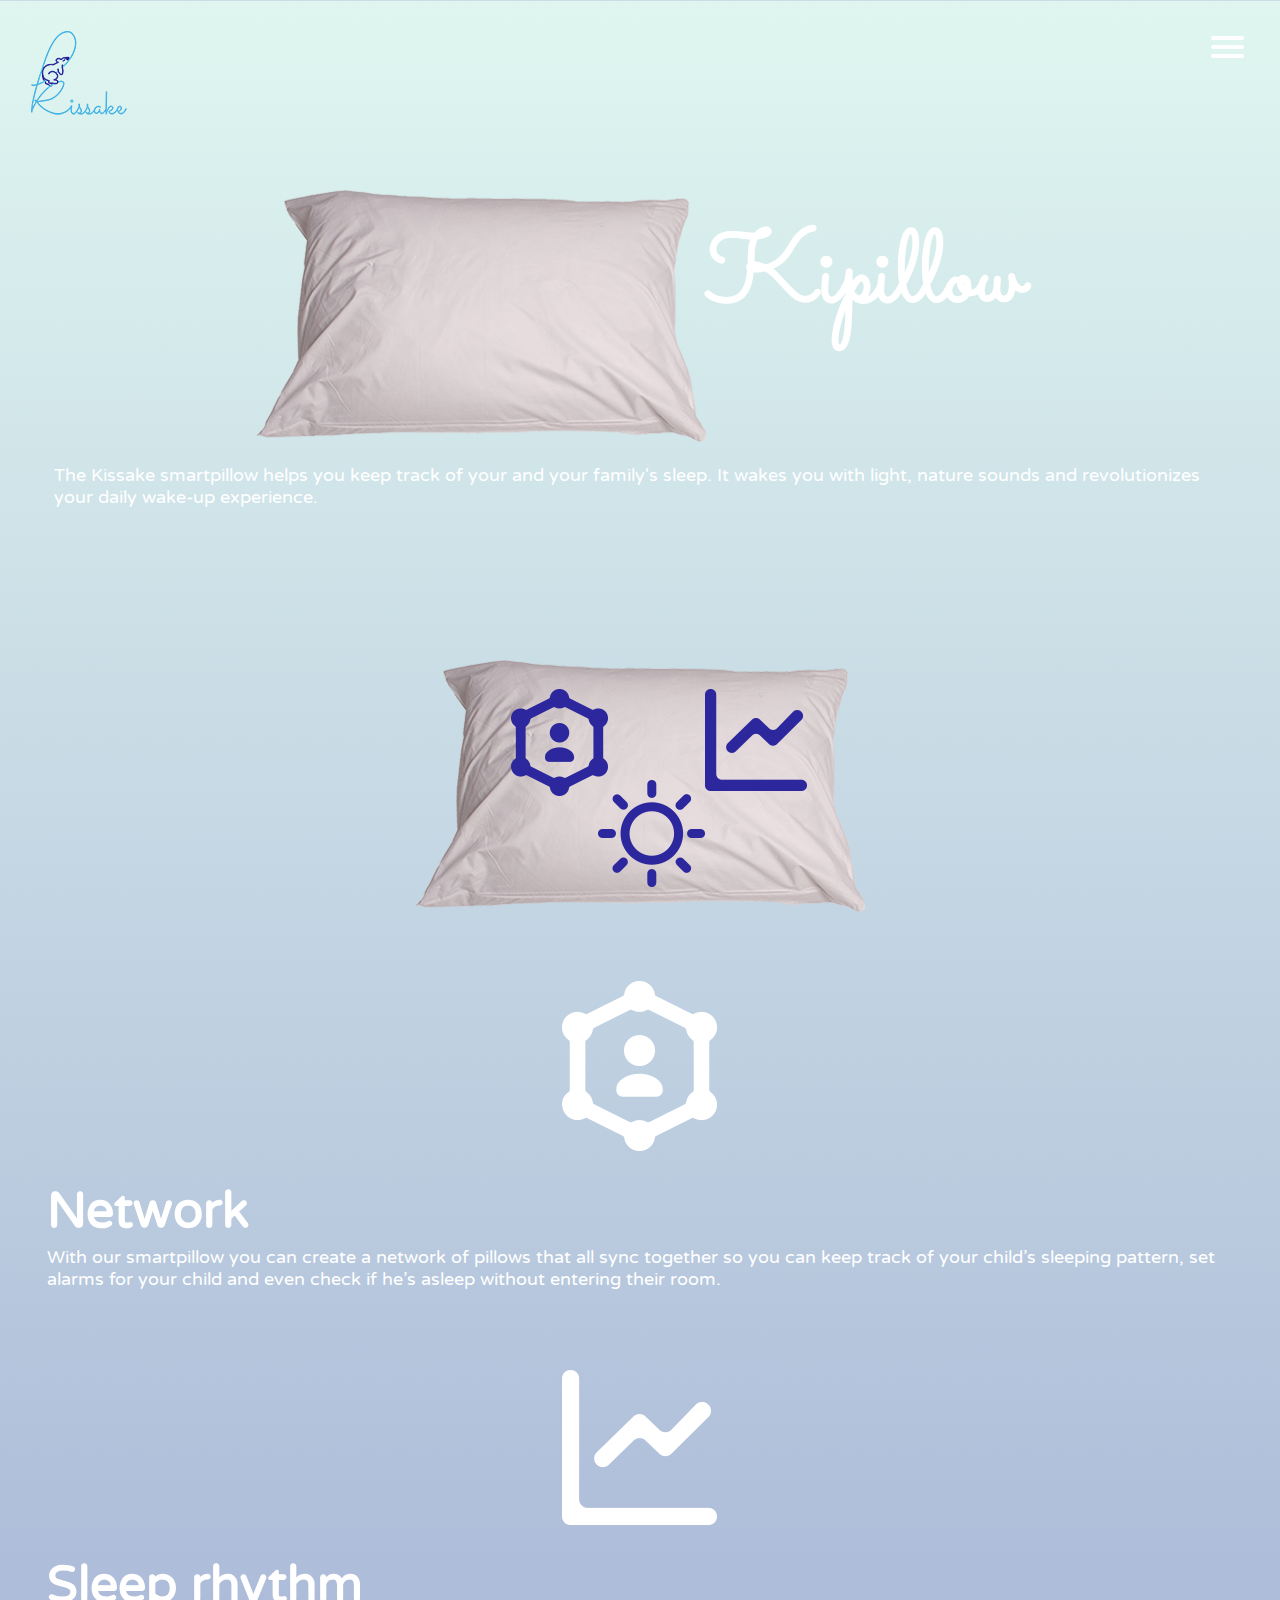
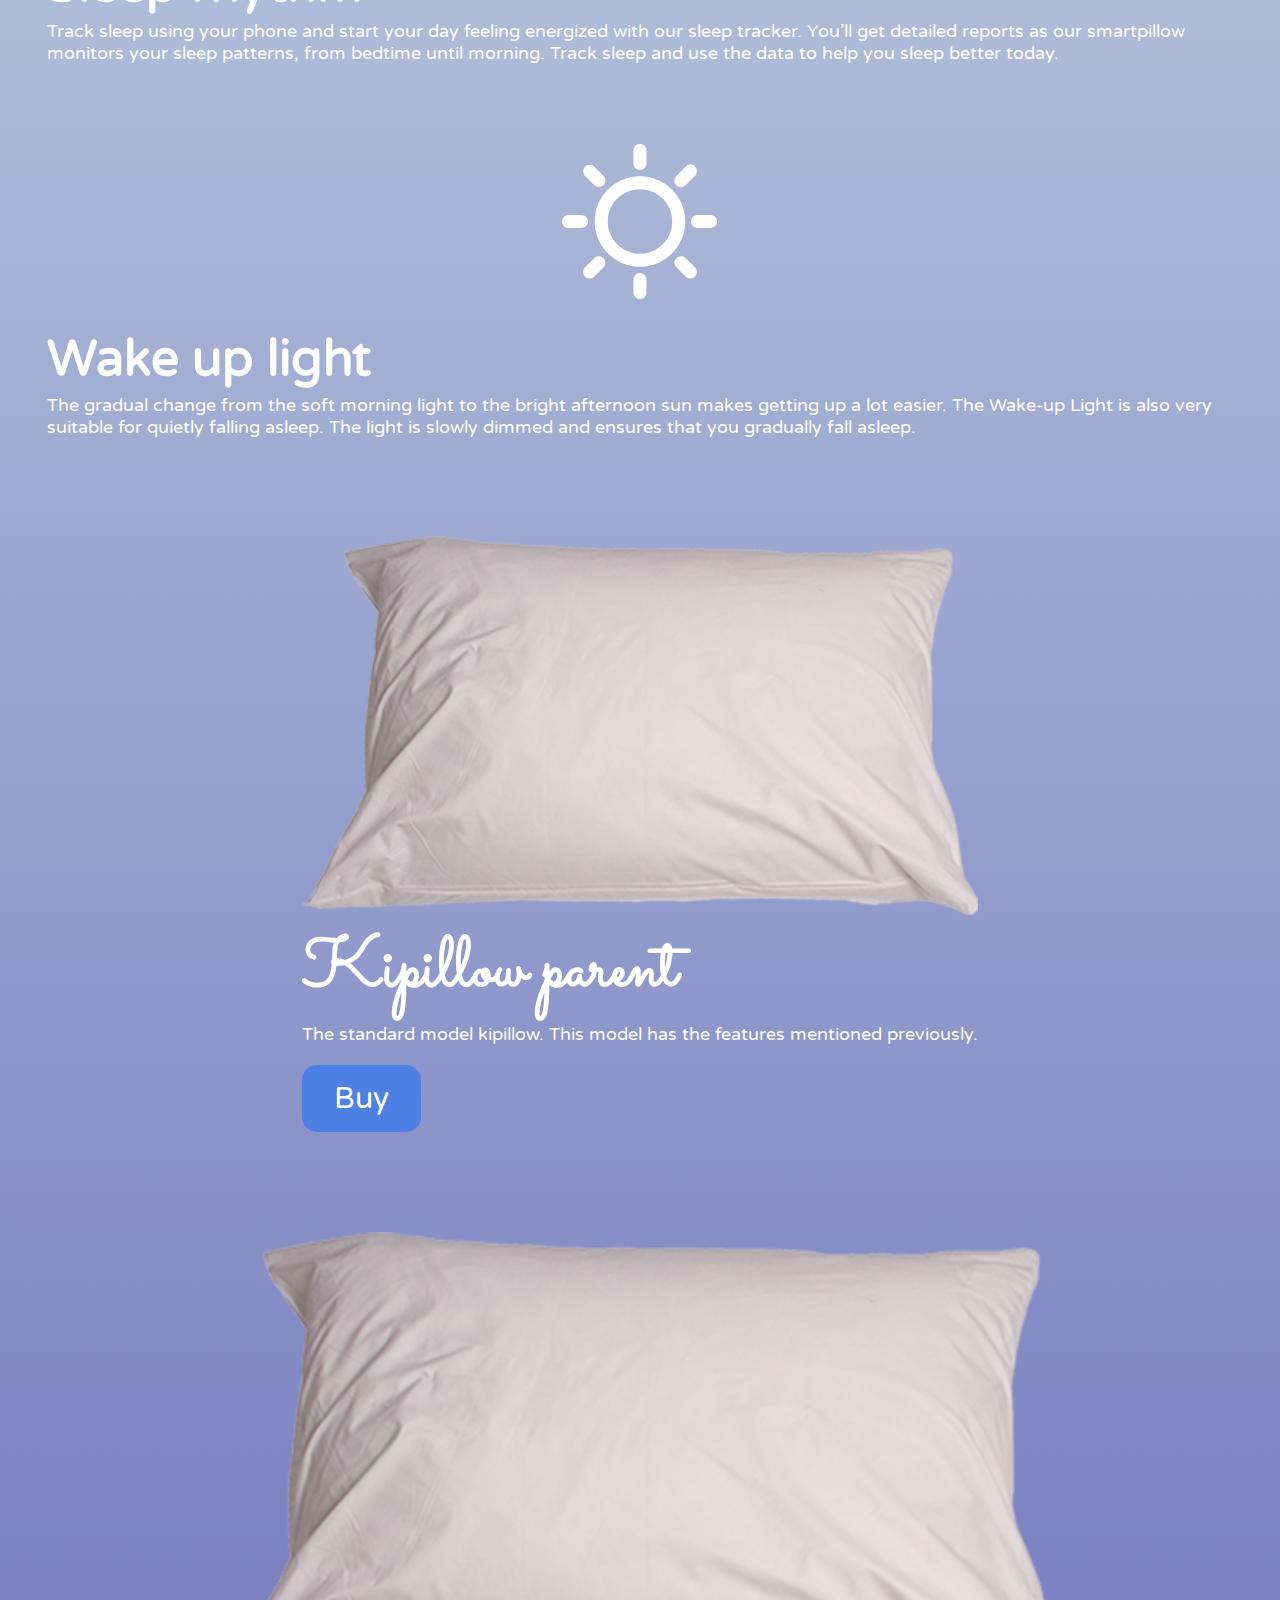
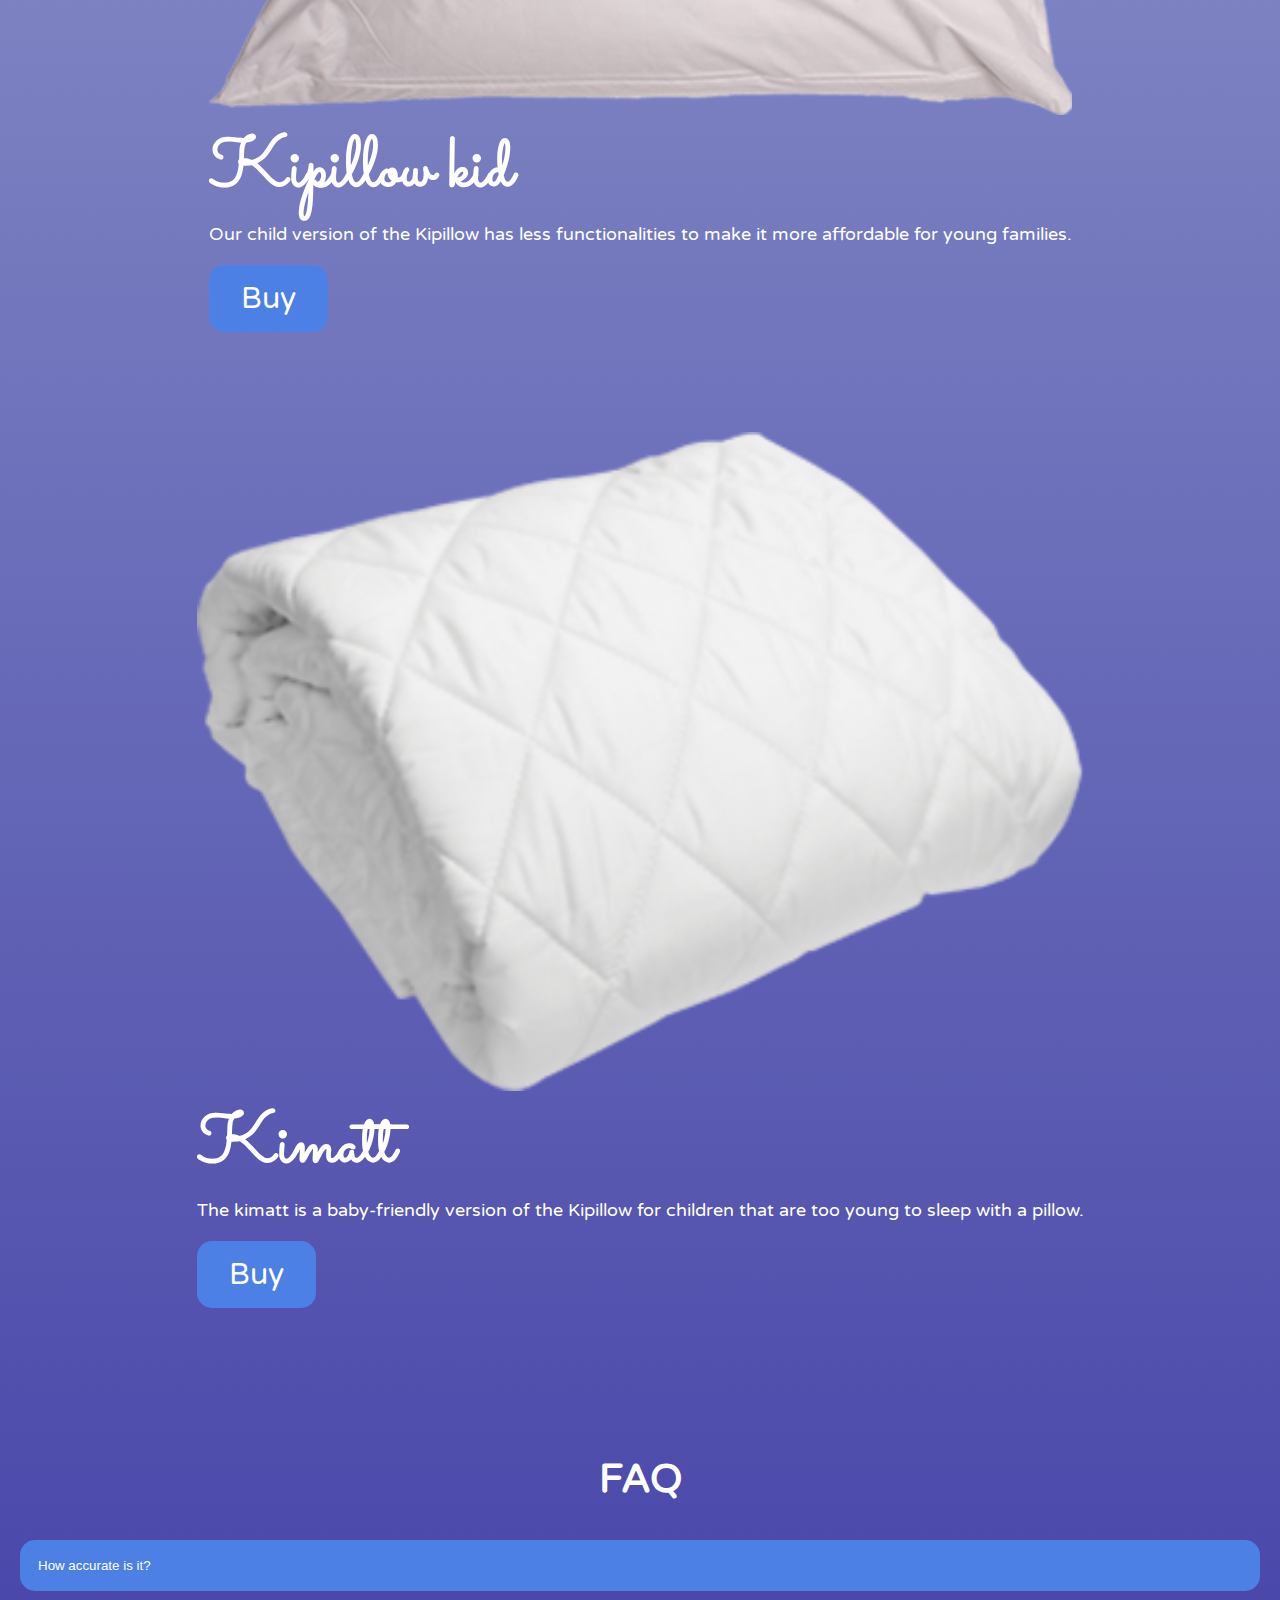
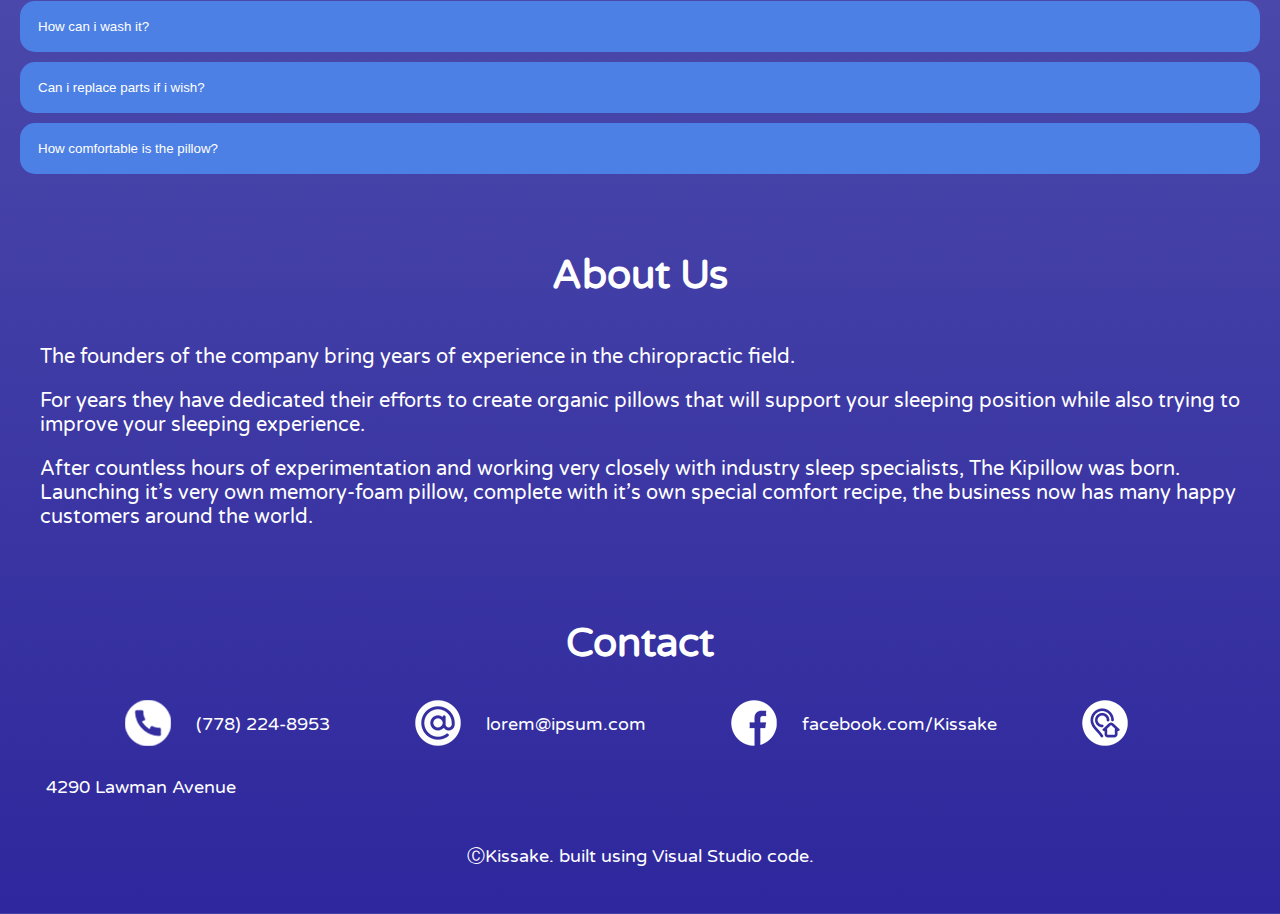
==== index.html @ 547b4a46 "spelling" ====
<!DOCTYPE html>
<html>

<head>
	<link href="css/style.css" rel="stylesheet" type="text/css" />
	<link href="css/hamburger-menu.css" rel="stylesheet" type="text/css" />
	<link href="https://fonts.googleapis.com/css?family=Sacramento&display=swap" rel="stylesheet">
	<link href="https://fonts.googleapis.com/css?family=Varela+Round&display=swap" rel="stylesheet">
	<link rel="icon" href="media/logok100px.png">
</head>

<body>

	<!-- deze div zorgt voor het zwarte kader zodat de website op een mobiel lijkt -->
	<!-- alle code van de mobiele website komt binnen deze div -->
	<div id="//mobile-frame">

		<!-- menubalk van de website -->
		<header>
			<!-- <div class="title">Kissake</div> -->
			<div class="logo">
				<a href="index.html"><img src="media/logodefinitief100px.png" /></a>
			</div>

			<!-- nav = symantisch -->
			<nav role="navigation">
				<div id="menu_content">

					<!-- geheime checkbox waarmee je het menu openen en sluiten aanstuurt -->
					<input type="checkbox" />
					<!-- 3 streepjes van het hamburger menu -->
					<span></span>
					<span></span>
					<span></span>

					<ul id="menu">
						<a href="dashboard.html">
							<li>My Homepage</li>
						</a>
						<a href="#products">
							<li>Products</li>
						</a>
						<a href="#faq">
							<li>FAQ</li>
						</a>
						<a href="#about-us">
							<li>About Us</li>
						</a>
						<a href="#contact">
							<li>Contact</li>
						</a>
					</ul>

				</div>
			</nav>

		</header>

		<section id="presents">

			<div class="kussenafbeelding">
				<img src="media/pillowplaceholder.png" width="100%" />
			</div>

			<div class="naamkussen">
				<h1 class="naamkussen">Kipillow</h1>
			</div>

			<div class="uitlegkussen">
				<p class="uitlegkussen">The Kissake smartpillow helps you keep track of your and your family's sleep. It
					wakes you with light, nature sounds and revolutionizes your daily wake-up experience.</p>
			</div>

		</section>

		<section id="productspecs">

			<div class="kussenafbeeldingmetspecs">
				<img src="media/kussen-met-specs.png" width="100%" />
			</div>

			<div class="icoon">
				<img src="media/netwerk-icoon-wit.png" width="100%" />
			</div>

			<div class="tekst-netwerk">
				<h1 class="titel-specs">Network</h1>
				<p class="inhoud-specs">With our smartpillow you can create a network of pillows that all sync together
					so you can keep track of your child’s sleeping pattern, set alarms for your child and even check if
					he’s asleep without entering their room.</p>
			</div>

			<div class="icoon">
				<img src="media/statistiek-icoon-wit.png" width="100%" />
			</div>

			<div class="tekst-slaapritme">
				<h1 class="titel-specs">Sleep rhythm</h1>
				<p class="inhoud-specs">Track sleep using your phone and start your day feeling energized with our sleep
					tracker. You’ll get detailed reports as our smartpillow monitors your sleep patterns, from bedtime
					until morning. Track sleep and use the data to help you sleep better today.</p>
			</div>

			<div class="icoon">
				<img src="media/zon-icoon-wit.png" width="100%" />
			</div>

			<div class="tekst-wake-up-light">
				<h1 class="titel-specs">Wake up light</h1>
				<p class="inhoud-specs">The gradual change from the soft morning light to the bright afternoon sun makes
					getting up a lot easier. The Wake-up Light is also very suitable for quietly falling asleep. The
					light is slowly dimmed and ensures that you gradually fall asleep. </p>
			</div>

		</section>

		<section id="products">

			<!-- TO-DO: placeholders vervangen van parent kid en matt -->
			<div class="kipillow-parent">
				<img src="media/pillowplaceholder.png" width="100%" />
				<h1 class="titel-producten">Kipillow parent</h1>
				<p class="productomschrijving">The standard model kipillow. This model has the features mentioned
					previously.</p>
				<button onclick="window.location.href = 'productpaginakipillowparent.html'" class="buy-button"
					type="button">Buy</button>
			</div>

			<div class="kipillow-kid">
				<img src="media/pillowplaceholder.png" width="100%" />
				<h1 class="titel-producten">Kipillow kid</h1>
				<p class="productomschrijving">Our child version of the Kipillow has less functionalities to make it
					more affordable for young families.</p>
				<button onclick="window.location.href = 'productpaginakipillowkid.html'" class="buy-button"
					type="button">Buy</button>
			</div>

			<div class="kimatt">
				<img src="media/matplaceholder.png" width="100%" />
				<h1 class="titel-producten">Kimatt</h1>
				<p class="productomschrijving">The kimatt is a baby-friendly version of the Kipillow for children that
					are too young to sleep with a pillow.</p>
				<button onclick="window.location.href = 'productpaginakimatt.html'" class="buy-button"
					type="button">Buy</button>
			</div>

		</section>

		<section id="faq">

			<div>
				<h1 class="titelfaq">FAQ</h1>
			</div>

			<button class="accordion">How accurate is it?</button>
			<div class="panel">
				<p>The sleep tracking sensors in our pillows are the most accurate on the market.</p>
			</div>

			<button class="accordion">How can i wash it?</button>
			<div class="panel">
				<p>You can spot wash memory foam with baking soda or use a light soap and water application. All of the
					components of the Kipillow are waterproof.</p>
			</div>

			<button class="accordion">Can i replace parts if i wish?</button>
			<div class="panel">
				<p>Unfortunately, no. Maintenance of Kipillow would require technical expertise that is just not common
					enough for everyone to enjoy. Thus we will not be offering any self-upgrades or additional parts.
				</p>
			</div>

			<button class="accordion">How comfortable is the pillow?</button>
			<div class="panel">
				<p>Your Kipillow is ultra comfy. We designed it with only the highest quality premium memory foam. It is
					rated Medium to Medium-firm.</p>
			</div>

		</section>

		</section>

		<section id="about-us">

			<div>
				<h1 class="titel-about-us">About Us</h1>
			</div>

			<div class="about-us">
				<p>The founders of the company bring years of experience in the chiropractic field. </p>
				<p>For years they have dedicated their efforts to create organic pillows that will support your sleeping
					position while also trying to improve your sleeping experience.</p>
				<p>After countless hours of experimentation and working very closely with industry sleep specialists,
					The Kipillow was born. Launching it’s very own memory-foam pillow, complete with it’s own special
					comfort recipe, the business now has many happy customers around the world.</p>
			</div>

		</section>

		<section id="contact">
			<h1 class="titel-contact">Contact</h1>

			<div class="contact-info">

				<div class="contact-icoon">
					<img src="media/telefoon-icoon.png" />
				</div>

				<div class="telefoonnummer">
					<p class="contact-info">(778) 224-8953</p>
				</div>

				<div class="contact-icoon">
					<img src="media/email-icoon.png" />

				</div>

				<div class="e-mail-adres">
					<p class="contact-info">lorem@ipsum.com</p>
				</div>

				<div class="contact-icoon">
					<img src="media/facebook-icoon.png" />
				</div>

				<div class="facebook-pagina">
					<p class="contact-info">facebook.com/Kissake</p>
				</div>

				<div class="contact-icoon">
					<img src="media/locatie-icoon.png" />

				</div>

				<div class="adres-locatie">
					<p class="contact-info">4290 Lawman Avenue</p>
				</div>
			</div>

		</section>

		<footer>
			ⒸKissake. built using Visual Studio code.
		</footer>

	</div>

	<script src="js/accordion.js"></script>

</body>

</html>
---- css/style.css ----
body {
	background-image: linear-gradient(#dff6f0,#2e279d);
	margin: 0;
	padding: 0;
}

#mobile-frame {
	width: 480px;
	min-height: calc(100vh - 80px);
	background: white;
	background-image: linear-gradient(#dff6f0,#2e279d );
	margin: 40px auto;
	position: relative;
	overflow: hidden;
}

header {
	color: white;
	font-size: 32px;
	height: 100px;
	padding: 30px;
	box-sizing: border-box;
	position: relative;
}

#presents {
	padding: 40px;
	display: flex;
	flex-wrap:wrap;
	justify-content: center;
	color: #ffff;
}

#presents .kussenafbeelding {
	margin-top: 50px;
}

#presents .naamkussen {
	font-family: 'Sacramento', cursive;
	font-size: 100px;
	margin-bottom: -10px;
}

#presents .uitlegkussen {
	margin-left: 7px;
	margin-right: 7px;
	margin-bottom: 36px;
	font-family: 'Varela Round', sans-serif;
	font-size: 18px;
}

#productspecs {
	padding: 40px;
	display: flex;
	flex-wrap: wrap;
	flex-direction: column;
	justify-content: center;
	align-items: center;
	color: #fff;
	font-family: 'Varela Round', sans-serif;
	font-size: 25px;
}

#productspecs .icoon {
	margin-top: 60px;
}

#productspecs .titel-specs {
	font-family: 'Varela Round', sans-serif;
	font-size: 50px;
	margin-bottom: 5px;
	margin:20px 7px 5px;
}

#productspecs .inhoud-specs {
	margin-left: 7px;
	margin-right: 7px;
	font-family: 'Varela Round', sans-serif;
	font-size: 18px;
	margin-top: 0px;
}

#products {
	padding: 40px;
	margin-left: 7px;
	margin-right: 7px;
	display: flex;
	flex-wrap: wrap;
	justify-content: center;
	align-items: center;
	color: white;
}

#products .titel-producten {
	font-family: 'Sacramento', cursive;
	font-size: 70px;
	margin: 1px;
}

#products .productomschrijving {
	font-family: 'Varela Round', sans-serif;
	font-size: 18px;
	margin: 0px 0px 20px 0px;
}

#products .buy-button {
	background-color: #4d80e4;
	font-family: 'Varela Round', sans-serif;
	border: none;
	padding: 15px 32px;
	border-radius: 15px;
	margin: 0px 0px 100px 0px;
	color: white;
	display: inline-block;
	font-size: 30px;
	cursor: pointer;	
}

.accordion {
	background-color: #4d80e4;
	border-radius: 15px;
	color: white;
	cursor: pointer;
	padding: 18px;
	width: 100%;
	text-align: left;
	border: none;
	outline: none;
	transition: 0.4s;
	margin-top: 10px;
}
  
.active, .accordion:hover {
	background-color: #46b3e6;
}
  
.panel {
	border-radius: 15px;
	padding: 0 18px;
	background-color: #46b3e6;
	display: none;
	overflow: hidden;
}

#faq {
	padding: 10px;
	justify-content: center;
	align-items: center;
	font-family: 'Varela Round', sans-serif;
	color: #fff;
	margin: -30px 10px 0px;
}

#faq .titelfaq {
	display: flex;
	flex-wrap: wrap;
	justify-content: center;
	align-items: center;
	font-size: 40px;
}

#about-us {
	color: white;
	font-family: 'Varela Round', sans-serif;
	padding: 40px;
	display: flex;
	flex-wrap: wrap;
	justify-content: center;
	align-items: center;
}

#about-us .titel-about-us { 
	font-size: 40px;
}

#about-us .about-us {
	font-size: 20px;
}

#contact {
	display: flex;
	flex-wrap: wrap;
	font-size: 18px;
	font-family: 'Varela Round', sans-serif;
	color: white;
	align-items: center;
	margin: 30px;
	margin-top: 0px;
	padding: 10px;
}

#contact .titel-contact {
	margin: 0px auto 20px;
	font-size: 40px;
	padding: 20px 0;
	width: 300px;
	text-align: center;
}

#contact .contact-info {
	display: flex;
	flex-wrap: wrap;
	margin: 3px;
 }

#contact .contact-info .contact-icoon {
	margin: -12px 20px 20px 80px;
	padding: -5px 0px 0px 30px;
}



/* DASHBOARD */
/* DASHBOARD */
/* DASHBOARD */



#gebruiker {
	margin: 50px 90px;
	background-color: #46b3e6;
	border: none;
	border-radius: 15px;
	padding: 40px;
}

#gebruiker .inhoud-gebruiker{
	text-align: center;
	color: white;
	font-family: 'Varela Round', sans-serif;
	font-size: 30px;
	margin: 5px;
}

#root {
	display: flex;
	flex-wrap: wrap;
	justify-content: center;
	align-items: center;
	font-family: 'Varela Round', sans-serif;
	font-size: 20px;
	color: white;
	margin: 50px;
}

#root .slaaplog-entry {
	font-family: 'Varela Round', sans-serif;
	font-size: 30px;
	color: white;
}

#root .row {
	background-color: #46b3e6;
	border: none;
	border-radius: 15px;
	margin-bottom: 15px;
	padding: 40px;
}

#root .tijd {
	font-size: 14px;
	color: lightgray;
}



/* PRODUCTPAGINA */
/* PRODUCTPAGINA */
/* PRODUCTPAGINA */


 
 #productpagina {
	margin: 30px;
	display: flex;
	flex-wrap: wrap;
	justify-content: center;
	align-items: center;
	color: white;
	font-family: 'Varela Round', sans-serif;
	font-size: 18px;
} 

#productpagina .naam-product {
	text-align: center;
	font-family: 'Sacramento', cursive;
	font-size: 50px;
}

#productpagina .omschrijving-product {
	margin-top: 62px;
}

#productpagina .prijs {
	margin: 0px 5px;
	font-size: 30px;
}

#productpagina .add-to-cart-button .box {
	width: 50%;
	height: 100px;
}

#productpagina .add-to-cart-button {
	background-color: #4d80e4;
	font-family: 'Varela Round', sans-serif;
	border: none;
	padding: 15px 32px;
	border-radius: 15px;
	color: white;
	font-size: 30px;
	cursor: pointer;
}

footer {
	margin: 20px;
	font-family: 'Varela Round', sans-serif;
	text-align: center;
	color: white;
	font-size: 18px;
	height: 50px;
}
---- css/hamburger-menu.css ----
#menu {
  position: absolute;
  width: 300px;
  margin: 37px 0 0 0;
  padding: 50px;
  padding-top: 24px;
  right: -100px;
  background: #ededed;
  list-style-type: none;
  -webkit-font-smoothing: antialiased;
  transform-origin: 0% 0%;
  transform: translate(100%, 0);
  transition: transform 0.5s cubic-bezier(0.77, 0.2, 0.05, 1);
  font-family: 'Roboto', sans-serif;
}
#menu a {
  text-decoration: none;
  color: #46b3e6;
  font-size: 15px;
  transition: color 0.3s ease;
}
#menu a:hover {
  color: #2e279d;
}
#menu li {
  padding: 10px 0;
  font-size: 22px;
}

#menu_content {
  display: block;
  position: absolute;
  top: 36px;
  right: 36px;
  z-index: 1;
  -webkit-user-select: none;
  user-select: none;
}
#menu_content input {
  display: block;
  width: 40px;
  height: 32px;
  position: absolute;
  top: -7px;
  left: -5px;
  cursor: pointer;
  opacity: 0;
  /* hide this */
  z-index: 2;
  /* and place it over the hamburger */
  -webkit-touch-callout: none;
}
#menu_content span {
  display: block;
  width: 33px;
  height: 4px;
  margin-bottom: 5px;
  position: relative;
  background: #fff;
  border-radius: 3px;
  z-index: 1;
  transform-origin: 4px 0px;
  transition: transform 0.5s cubic-bezier(0.77, 0.2, 0.05, 1), background 0.5s cubic-bezier(0.77, 0.2, 0.05, 1), opacity 0.55s ease;
}
#menu_content span:first-child {
  transform-origin: 0% 0%;
}
#menu_content span:nth-last-child(2) {
  transform-origin: 0% 100%;
}
#menu_content input:checked ~ span {
  opacity: 1;
  transform: rotate(45deg) translate(-2px, -1px);
  background: #fff;
}
#menu_content input:checked ~ span:nth-last-child(3) {
  opacity: 0;
  transform: rotate(0deg) scale(0.2, 0.2);
}
#menu_content input:checked ~ span:nth-last-child(2) {
  transform: rotate(-45deg) translate(0, -1px);
}
#menu_content input:checked ~ ul {
  transform: scale(1, 1);
  opacity: 1;
}
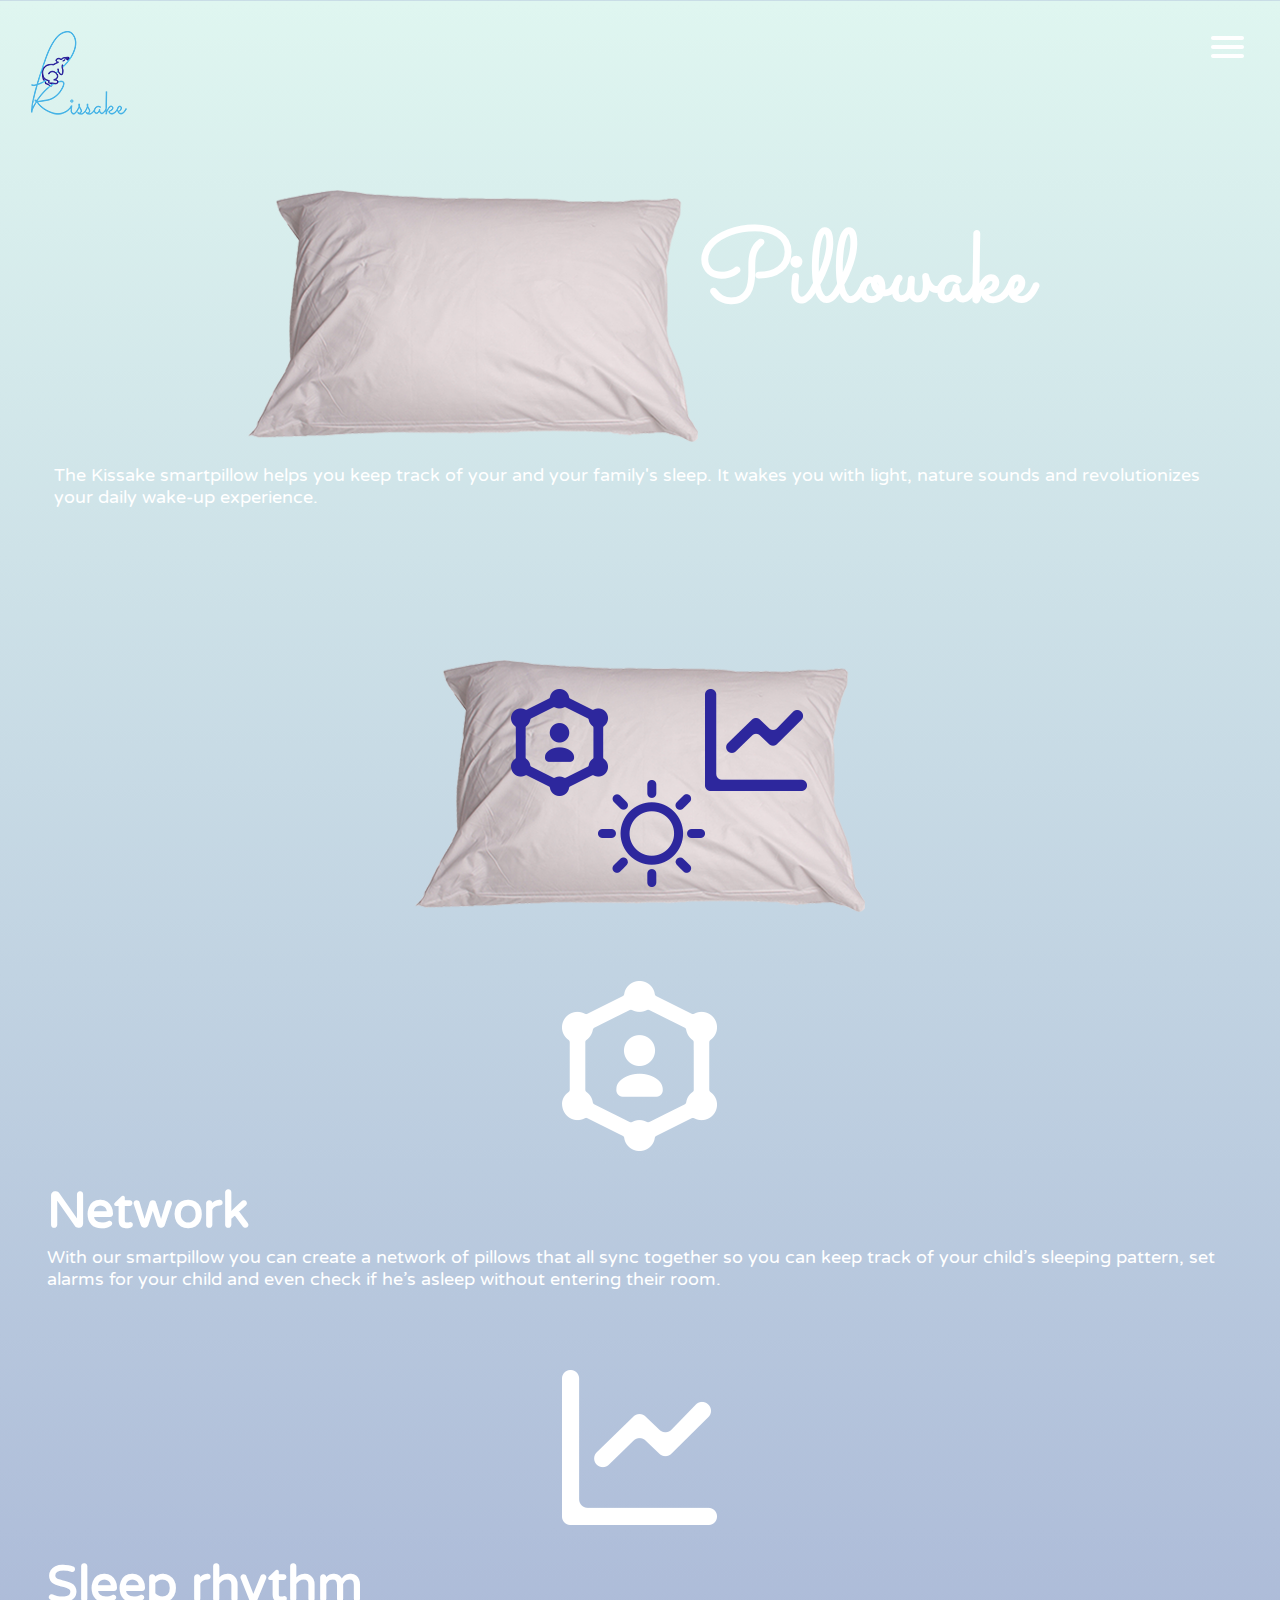
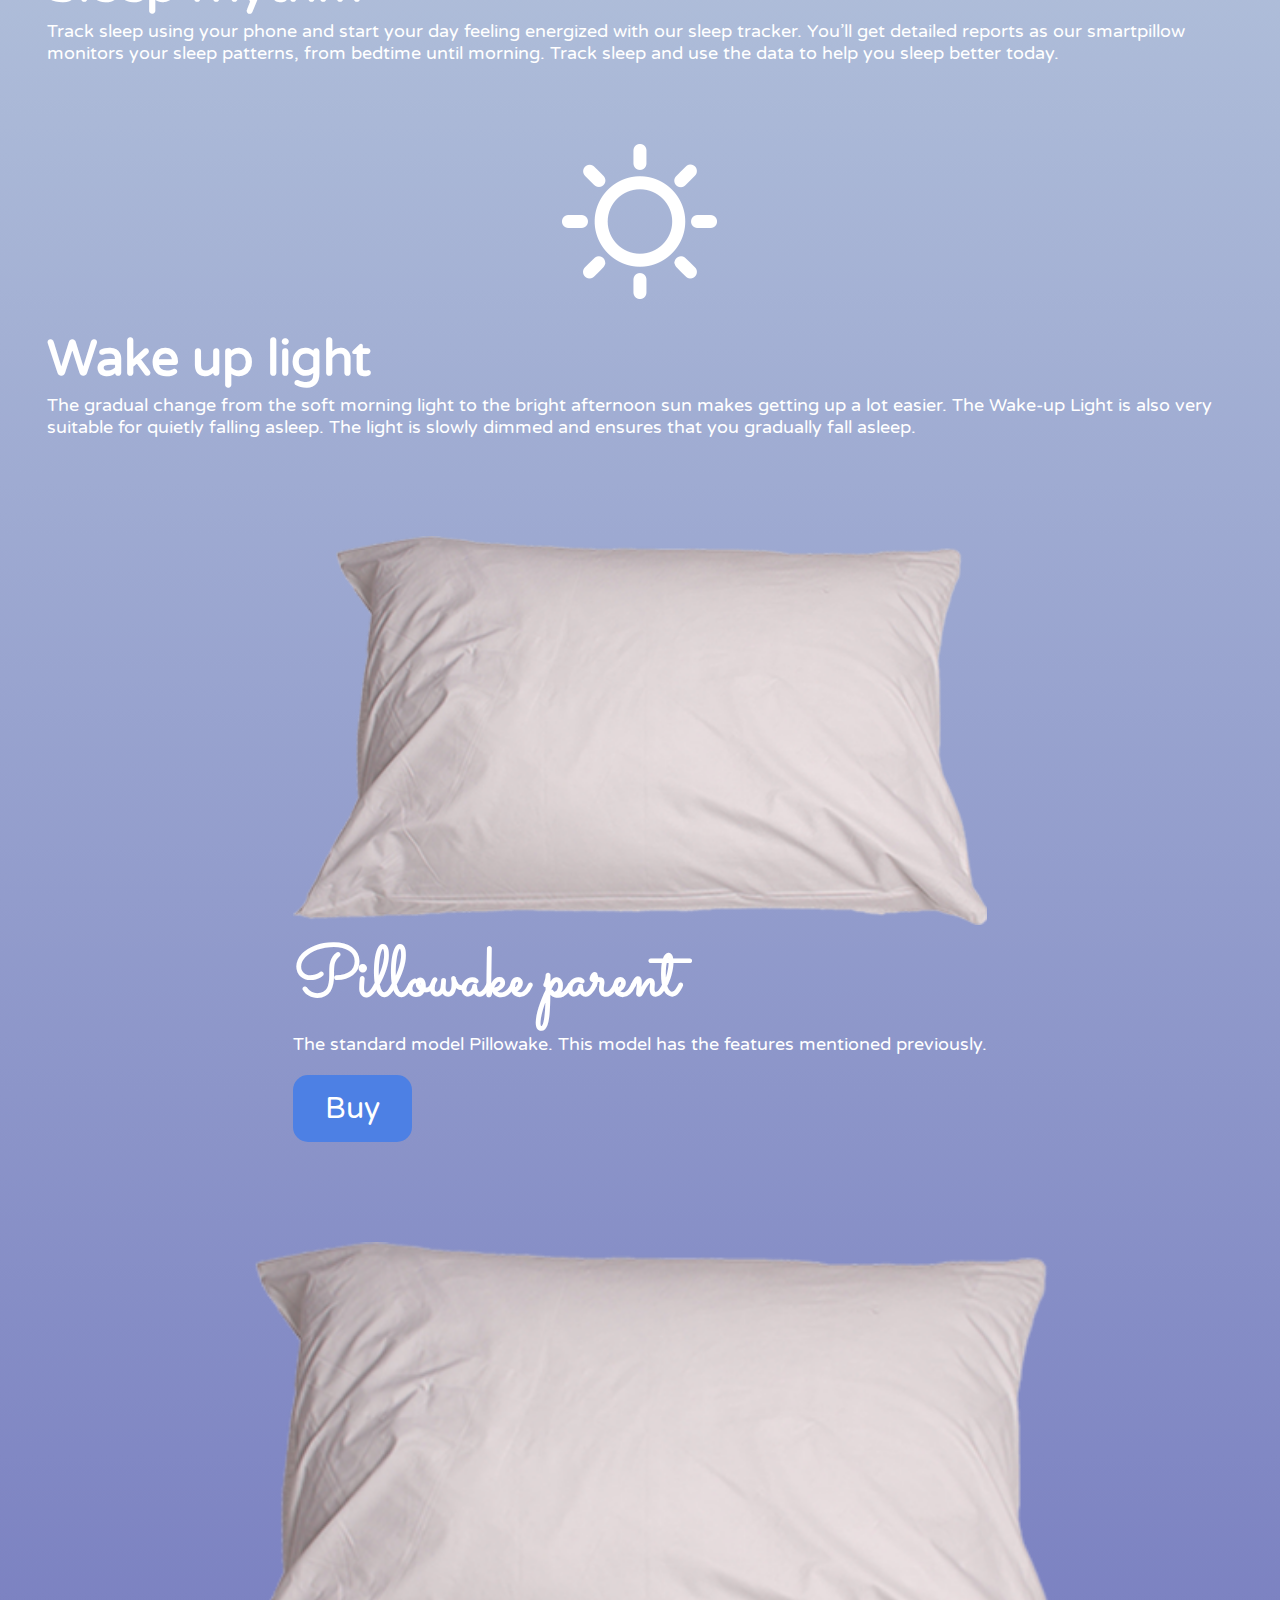
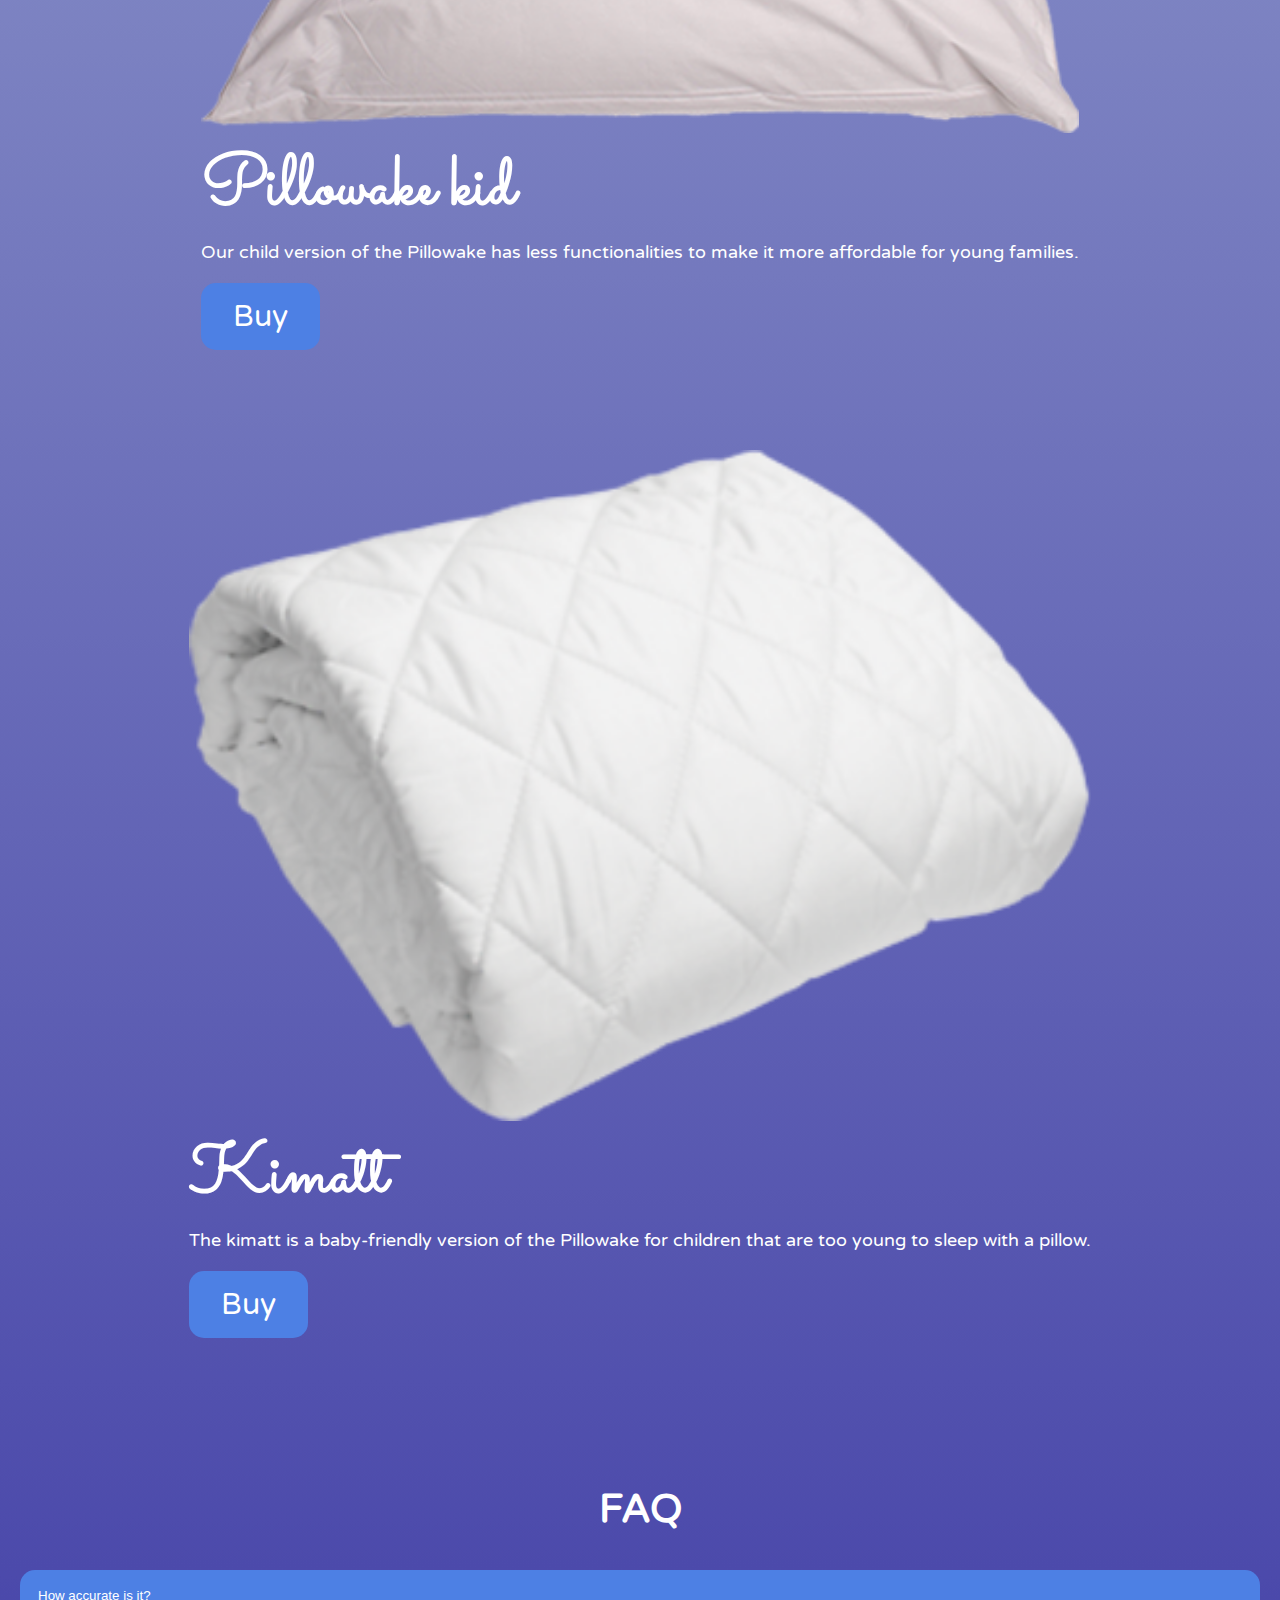
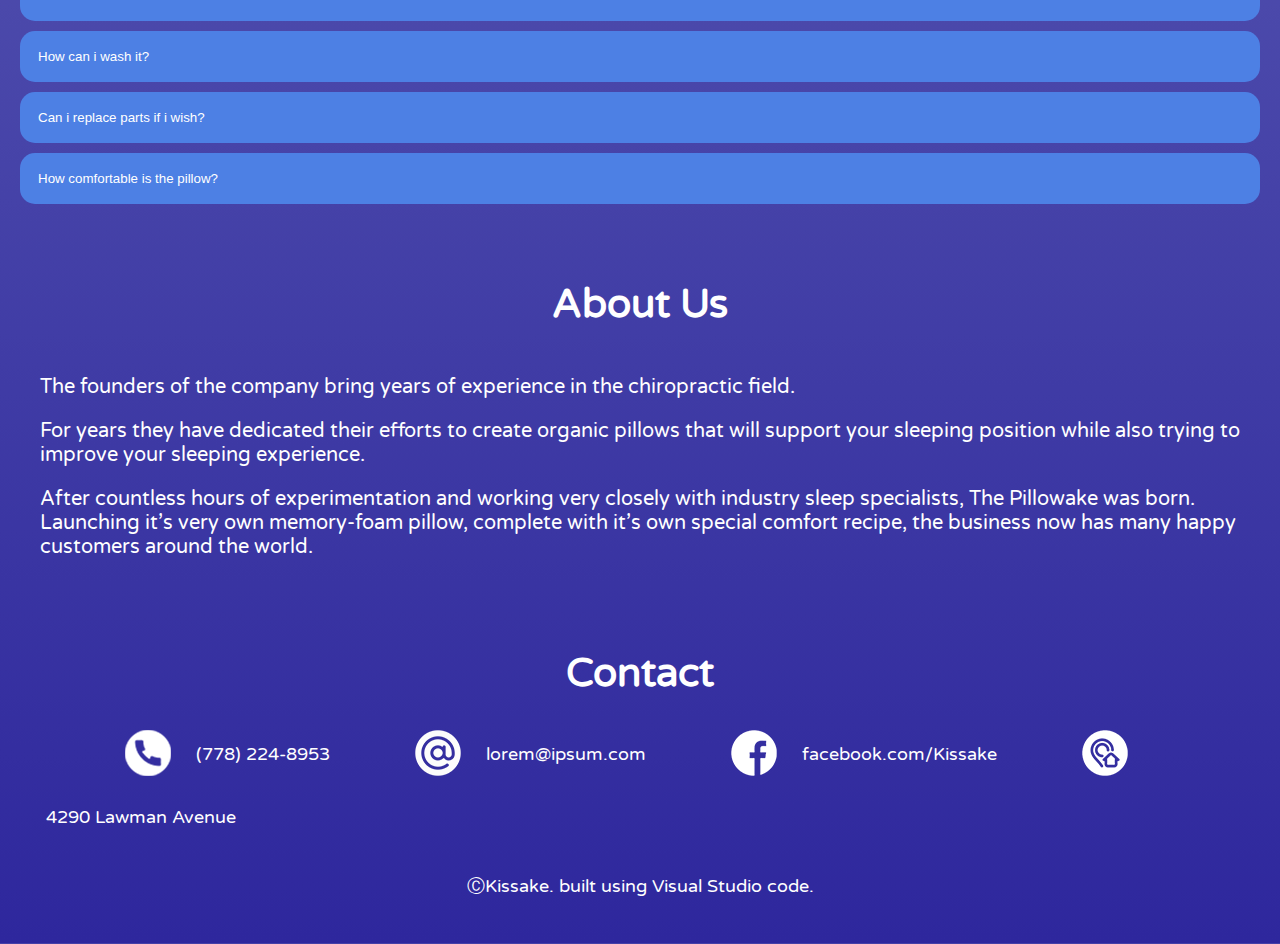
==== commit fea3c4f8: "name change" ====
--- a/index.html
+++ b/index.html
@@ -63,7 +63,7 @@
 			</div>
 
 			<div class="naamkussen">
-				<h1 class="naamkussen">Kipillow</h1>
+				<h1 class="naamkussen">Pillowake</h1>
 			</div>
 
 			<div class="uitlegkussen">
@@ -117,28 +117,28 @@
 		<section id="products">
 
 			<!-- TO-DO: placeholders vervangen van parent kid en matt -->
-			<div class="kipillow-parent">
+			<div class="Pillowake-parent">
 				<img src="media/pillowplaceholder.png" width="100%" />
-				<h1 class="titel-producten">Kipillow parent</h1>
-				<p class="productomschrijving">The standard model kipillow. This model has the features mentioned
+				<h1 class="titel-producten">Pillowake parent</h1>
+				<p class="productomschrijving">The standard model Pillowake. This model has the features mentioned
 					previously.</p>
-				<button onclick="window.location.href = 'productpaginakipillowparent.html'" class="buy-button"
+				<button onclick="window.location.href = 'productpaginaPillowakeparent.html'" class="buy-button"
 					type="button">Buy</button>
 			</div>
 
-			<div class="kipillow-kid">
+			<div class="Pillowake-kid">
 				<img src="media/pillowplaceholder.png" width="100%" />
-				<h1 class="titel-producten">Kipillow kid</h1>
-				<p class="productomschrijving">Our child version of the Kipillow has less functionalities to make it
+				<h1 class="titel-producten">Pillowake kid</h1>
+				<p class="productomschrijving">Our child version of the Pillowake has less functionalities to make it
 					more affordable for young families.</p>
-				<button onclick="window.location.href = 'productpaginakipillowkid.html'" class="buy-button"
+				<button onclick="window.location.href = 'productpaginaPillowakekid.html'" class="buy-button"
 					type="button">Buy</button>
 			</div>
 
 			<div class="kimatt">
 				<img src="media/matplaceholder.png" width="100%" />
 				<h1 class="titel-producten">Kimatt</h1>
-				<p class="productomschrijving">The kimatt is a baby-friendly version of the Kipillow for children that
+				<p class="productomschrijving">The kimatt is a baby-friendly version of the Pillowake for children that
 					are too young to sleep with a pillow.</p>
 				<button onclick="window.location.href = 'productpaginakimatt.html'" class="buy-button"
 					type="button">Buy</button>
@@ -160,19 +160,19 @@
 			<button class="accordion">How can i wash it?</button>
 			<div class="panel">
 				<p>You can spot wash memory foam with baking soda or use a light soap and water application. All of the
-					components of the Kipillow are waterproof.</p>
+					components of the Pillowake are waterproof.</p>
 			</div>
 
 			<button class="accordion">Can i replace parts if i wish?</button>
 			<div class="panel">
-				<p>Unfortunately, no. Maintenance of Kipillow would require technical expertise that is just not common
+				<p>Unfortunately, no. Maintenance of Pillowake would require technical expertise that is just not common
 					enough for everyone to enjoy. Thus we will not be offering any self-upgrades or additional parts.
 				</p>
 			</div>
 
 			<button class="accordion">How comfortable is the pillow?</button>
 			<div class="panel">
-				<p>Your Kipillow is ultra comfy. We designed it with only the highest quality premium memory foam. It is
+				<p>Your Pillowake is ultra comfy. We designed it with only the highest quality premium memory foam. It is
 					rated Medium to Medium-firm.</p>
 			</div>
 
@@ -191,7 +191,7 @@
 				<p>For years they have dedicated their efforts to create organic pillows that will support your sleeping
 					position while also trying to improve your sleeping experience.</p>
 				<p>After countless hours of experimentation and working very closely with industry sleep specialists,
-					The Kipillow was born. Launching it’s very own memory-foam pillow, complete with it’s own special
+					The Pillowake was born. Launching it’s very own memory-foam pillow, complete with it’s own special
 					comfort recipe, the business now has many happy customers around the world.</p>
 			</div>
 
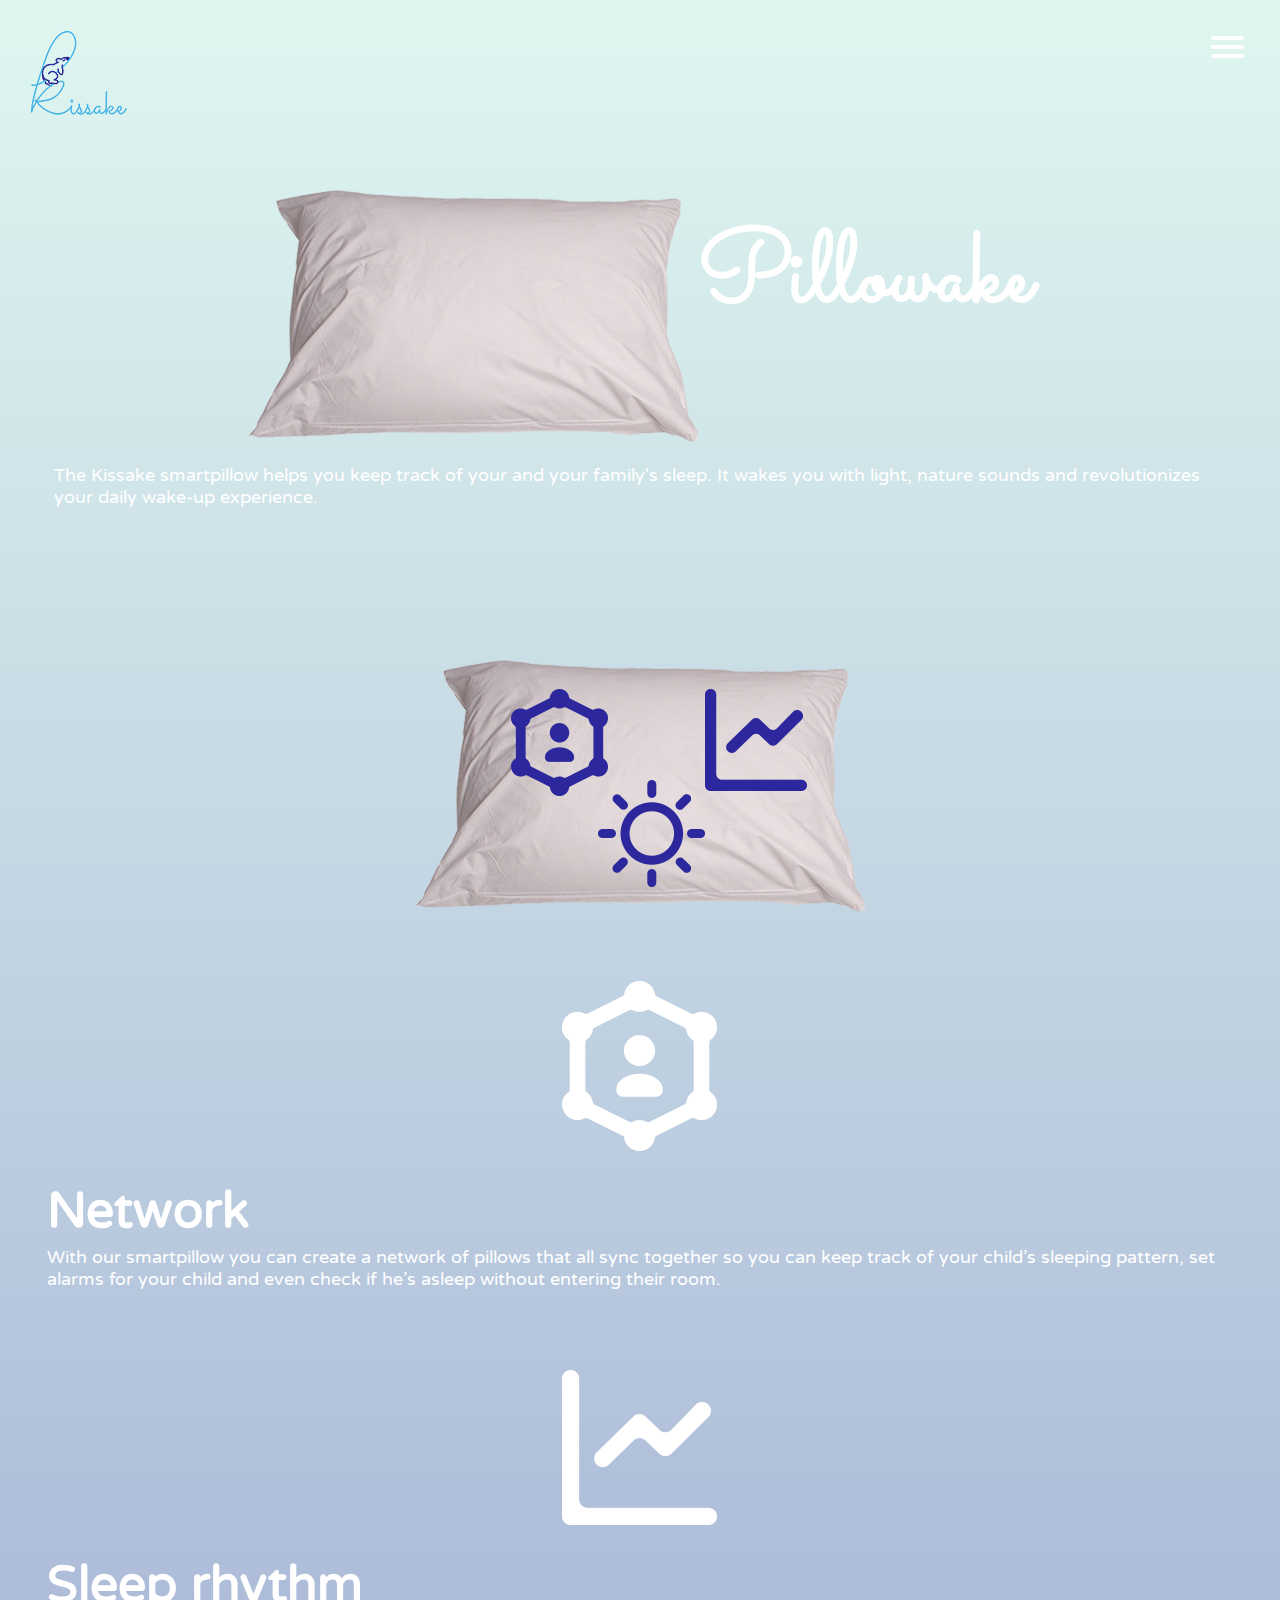
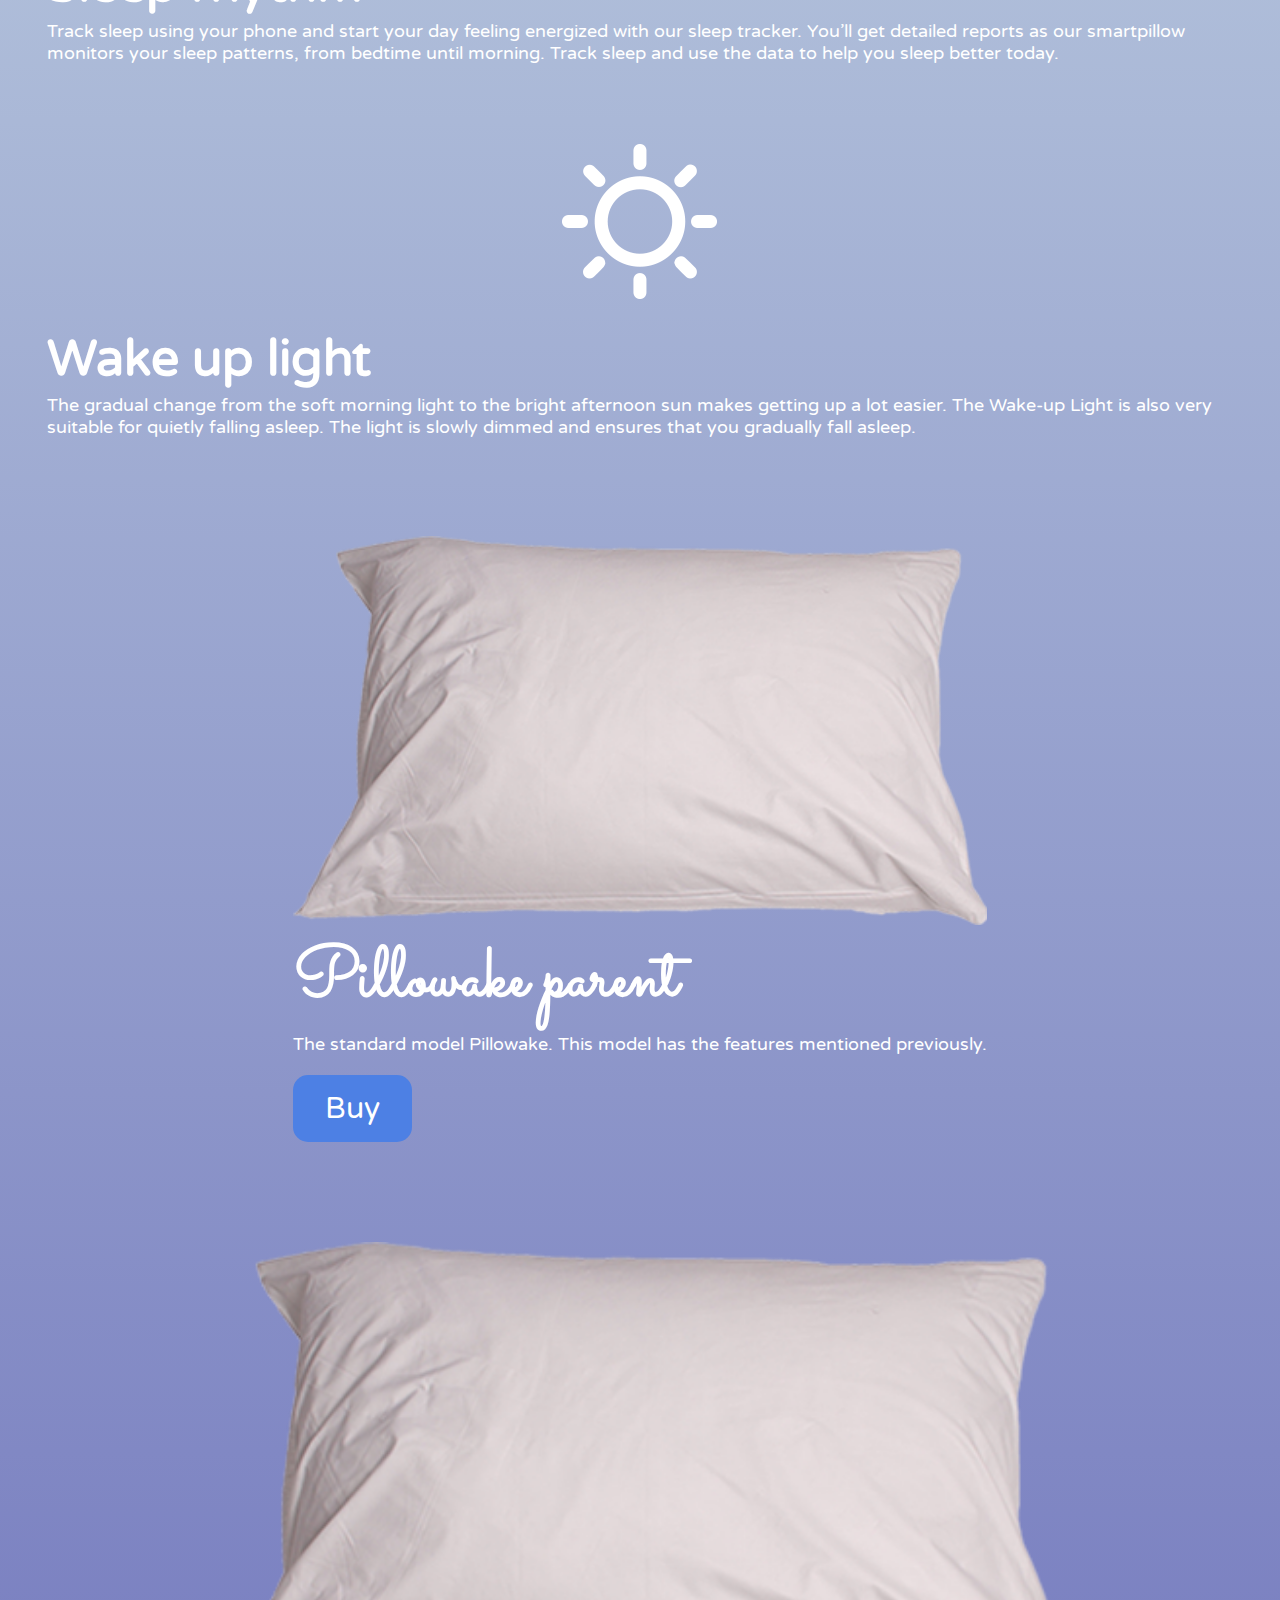
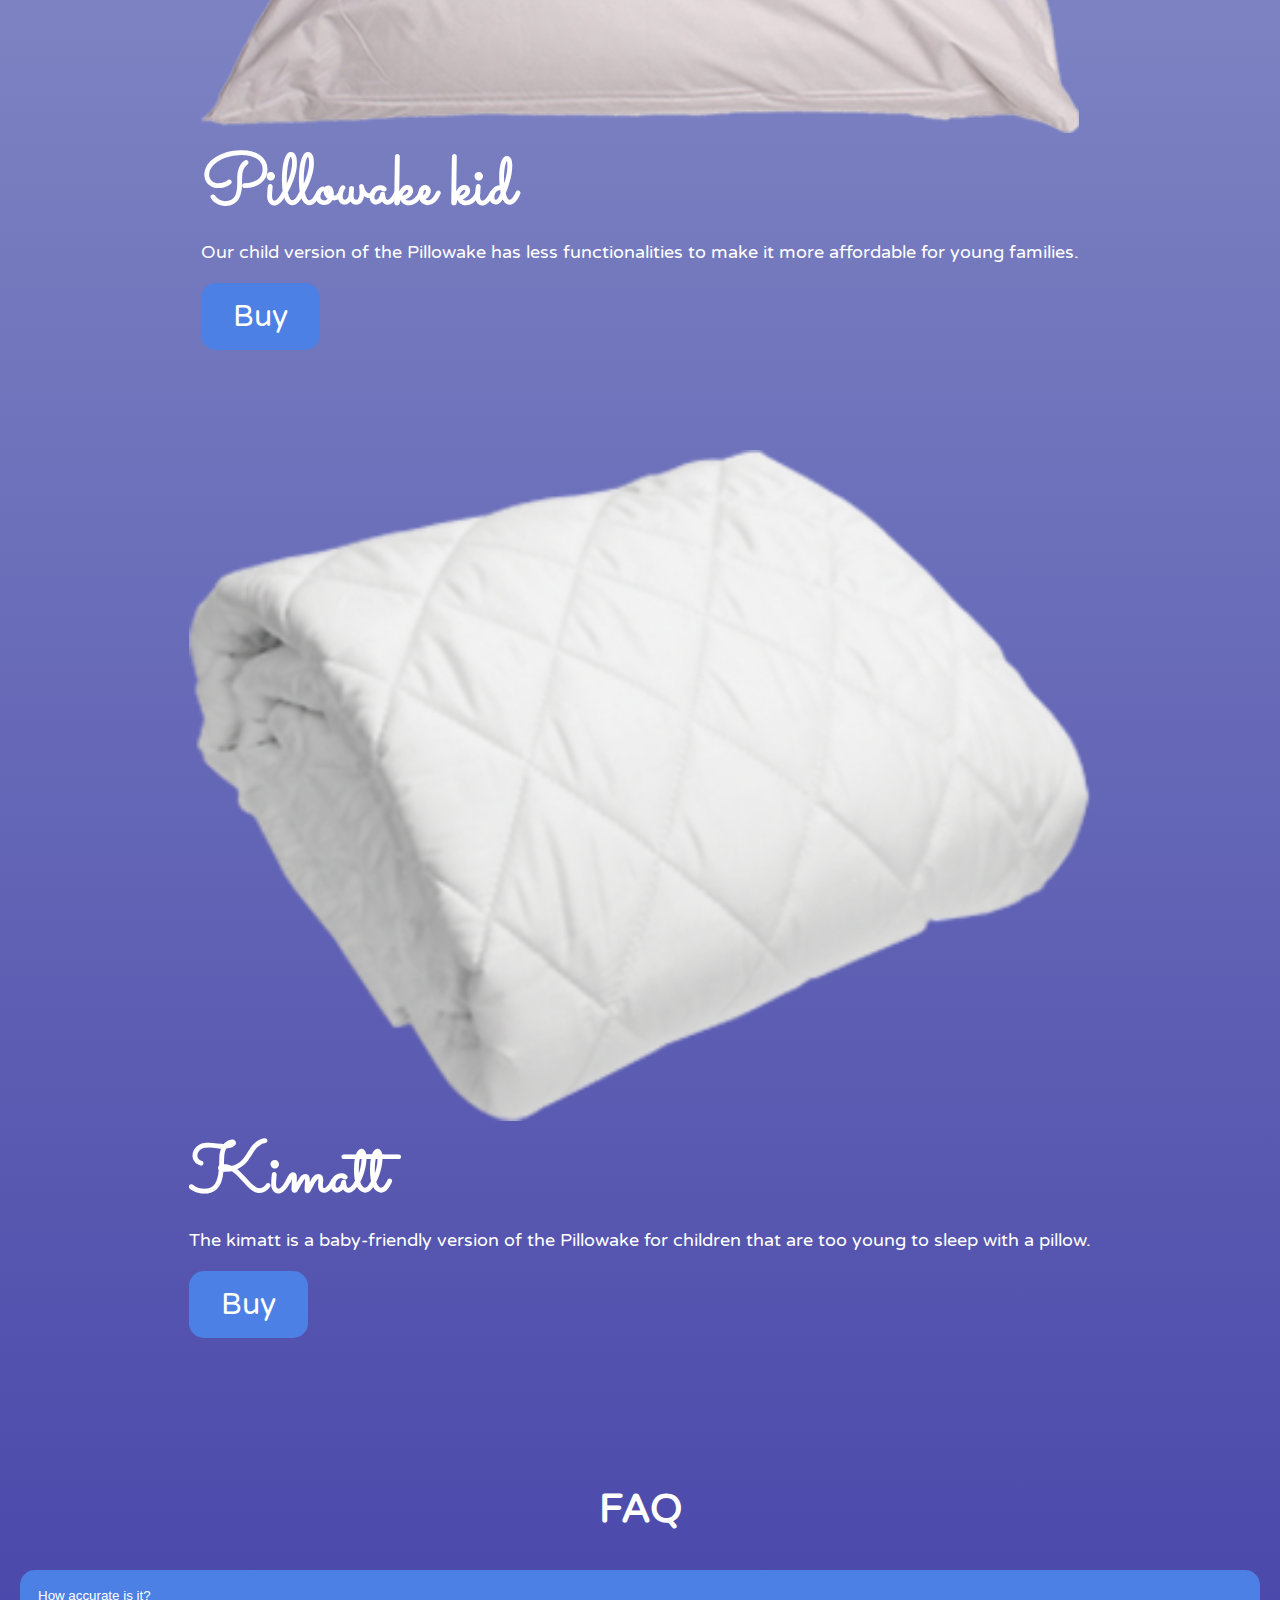
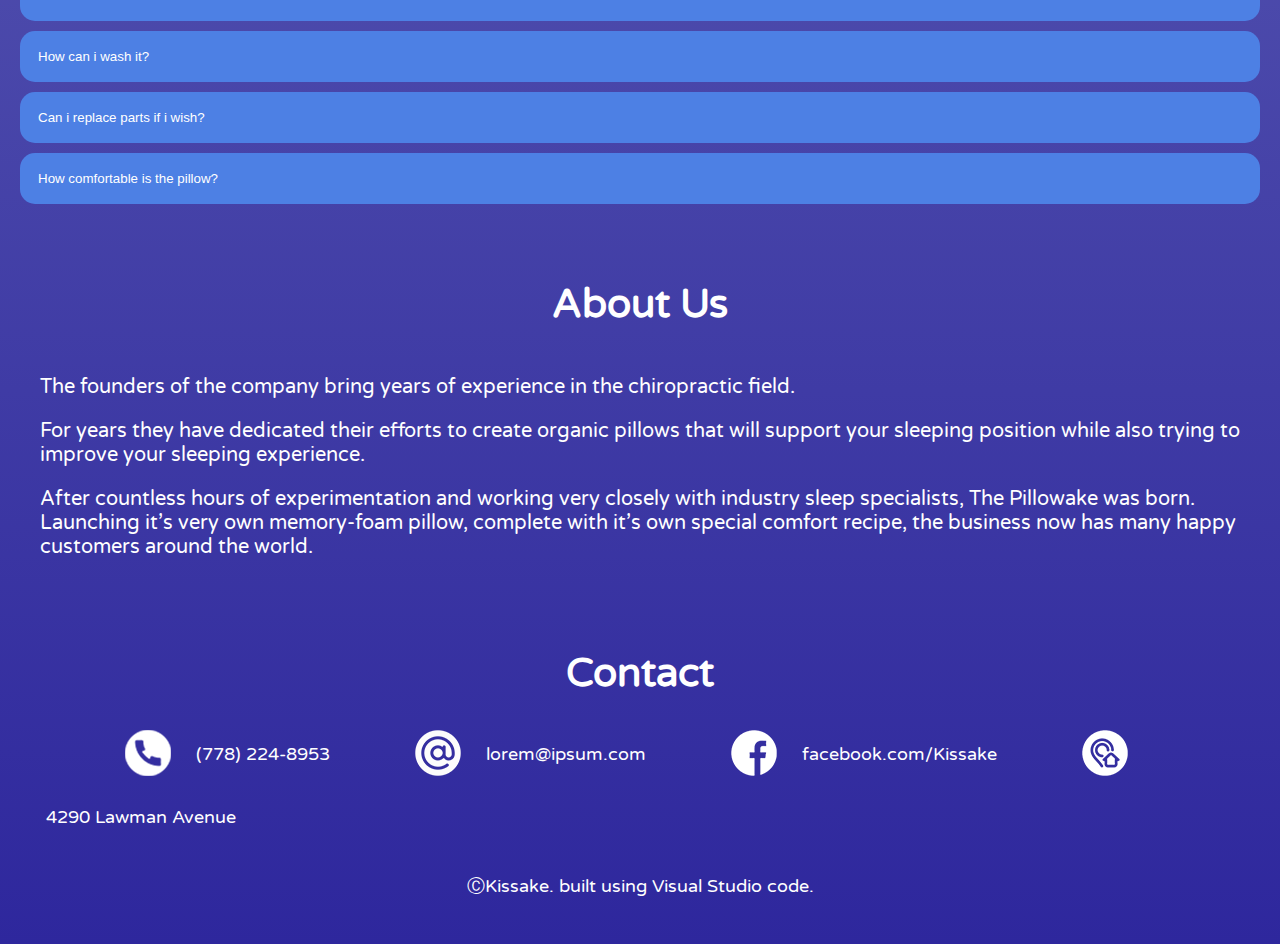
==== commit fe46d869: "mobile frame terug gezet" ====
--- a/index.html
+++ b/index.html
@@ -13,7 +13,7 @@
 
 	<!-- deze div zorgt voor het zwarte kader zodat de website op een mobiel lijkt -->
 	<!-- alle code van de mobiele website komt binnen deze div -->
-	<div id="//mobile-frame">
+	<div id="mobile-frame">
 
 		<!-- menubalk van de website -->
 		<header>
--- a/css/style.css
+++ b/css/style.css
@@ -4,13 +4,16 @@
 	padding: 0;
 }
 
-#mobile-frame {
+#--mobile-frame {
 	width: 480px;
 	min-height: calc(100vh - 80px);
 	background: white;
 	background-image: linear-gradient(#dff6f0,#2e279d );
 	margin: 40px auto;
 	position: relative;
+}
+
+#mobile-frame {
 	overflow: hidden;
 }
 
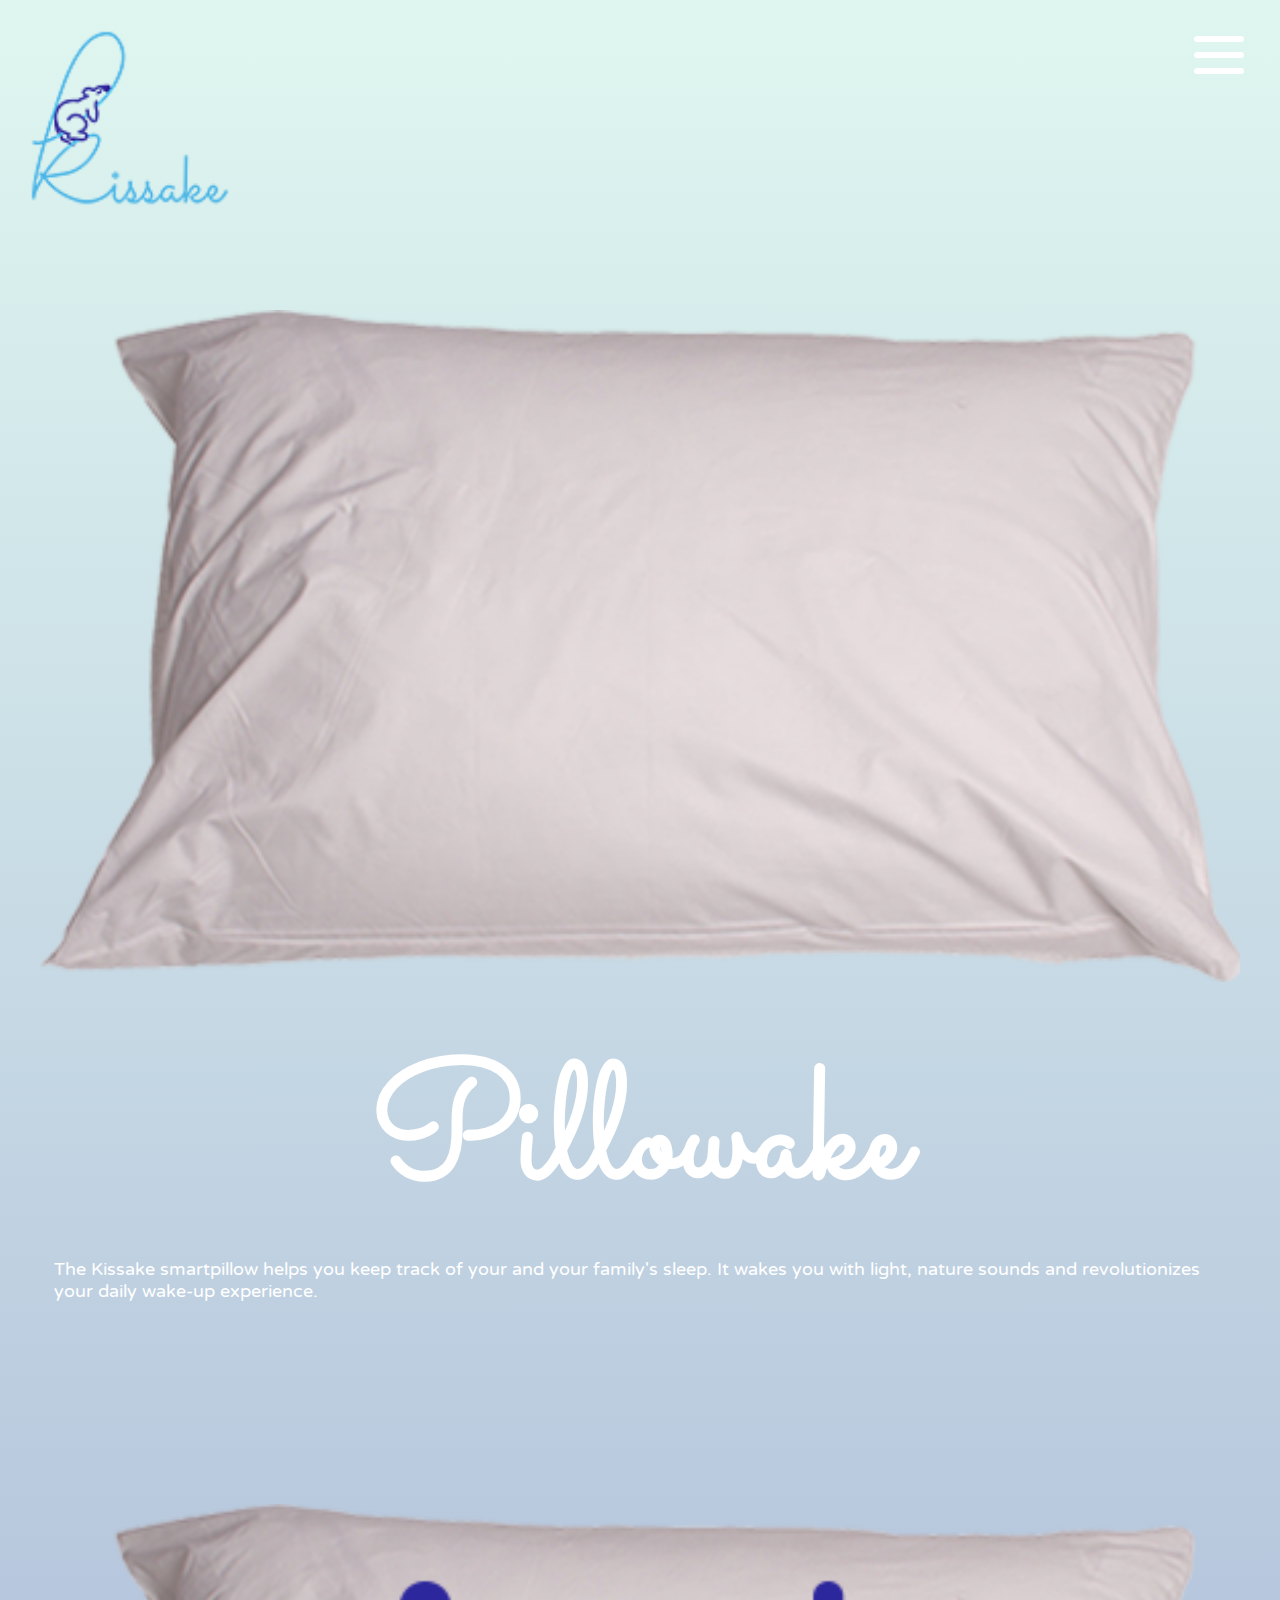
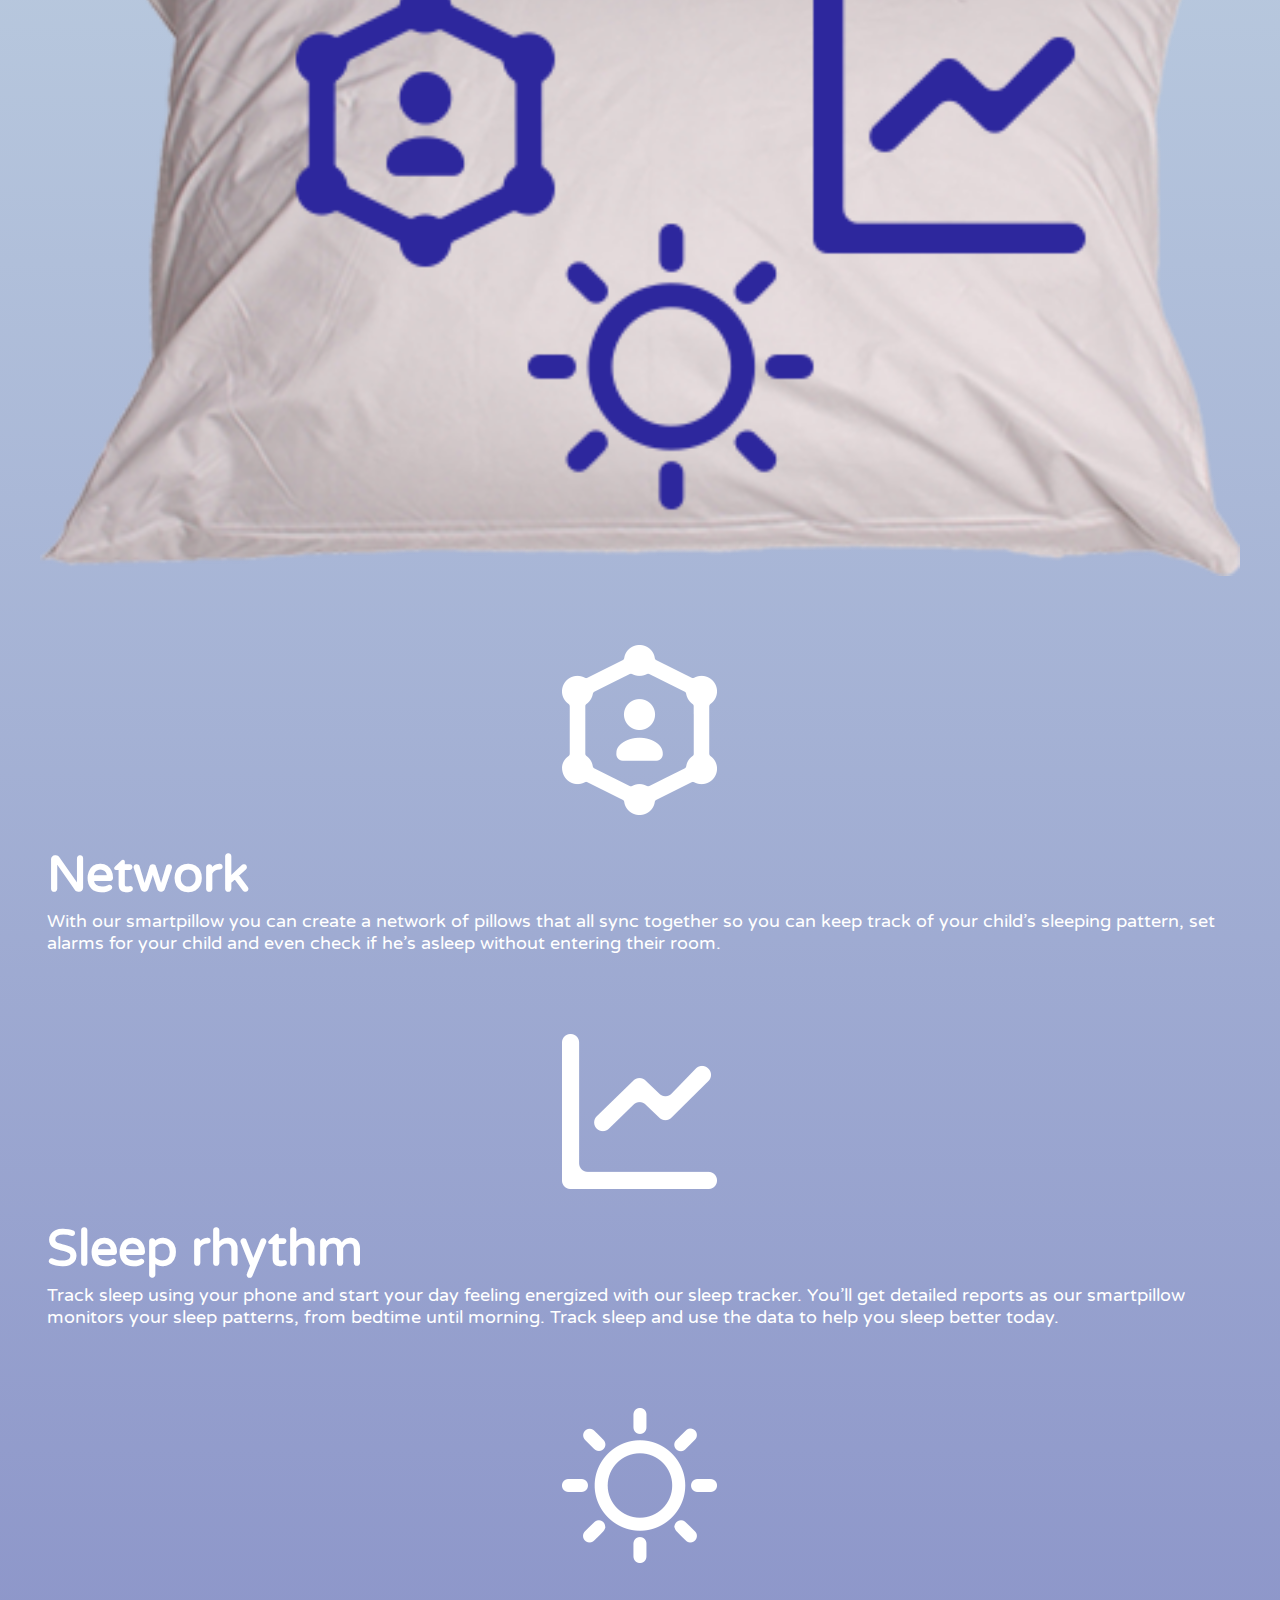
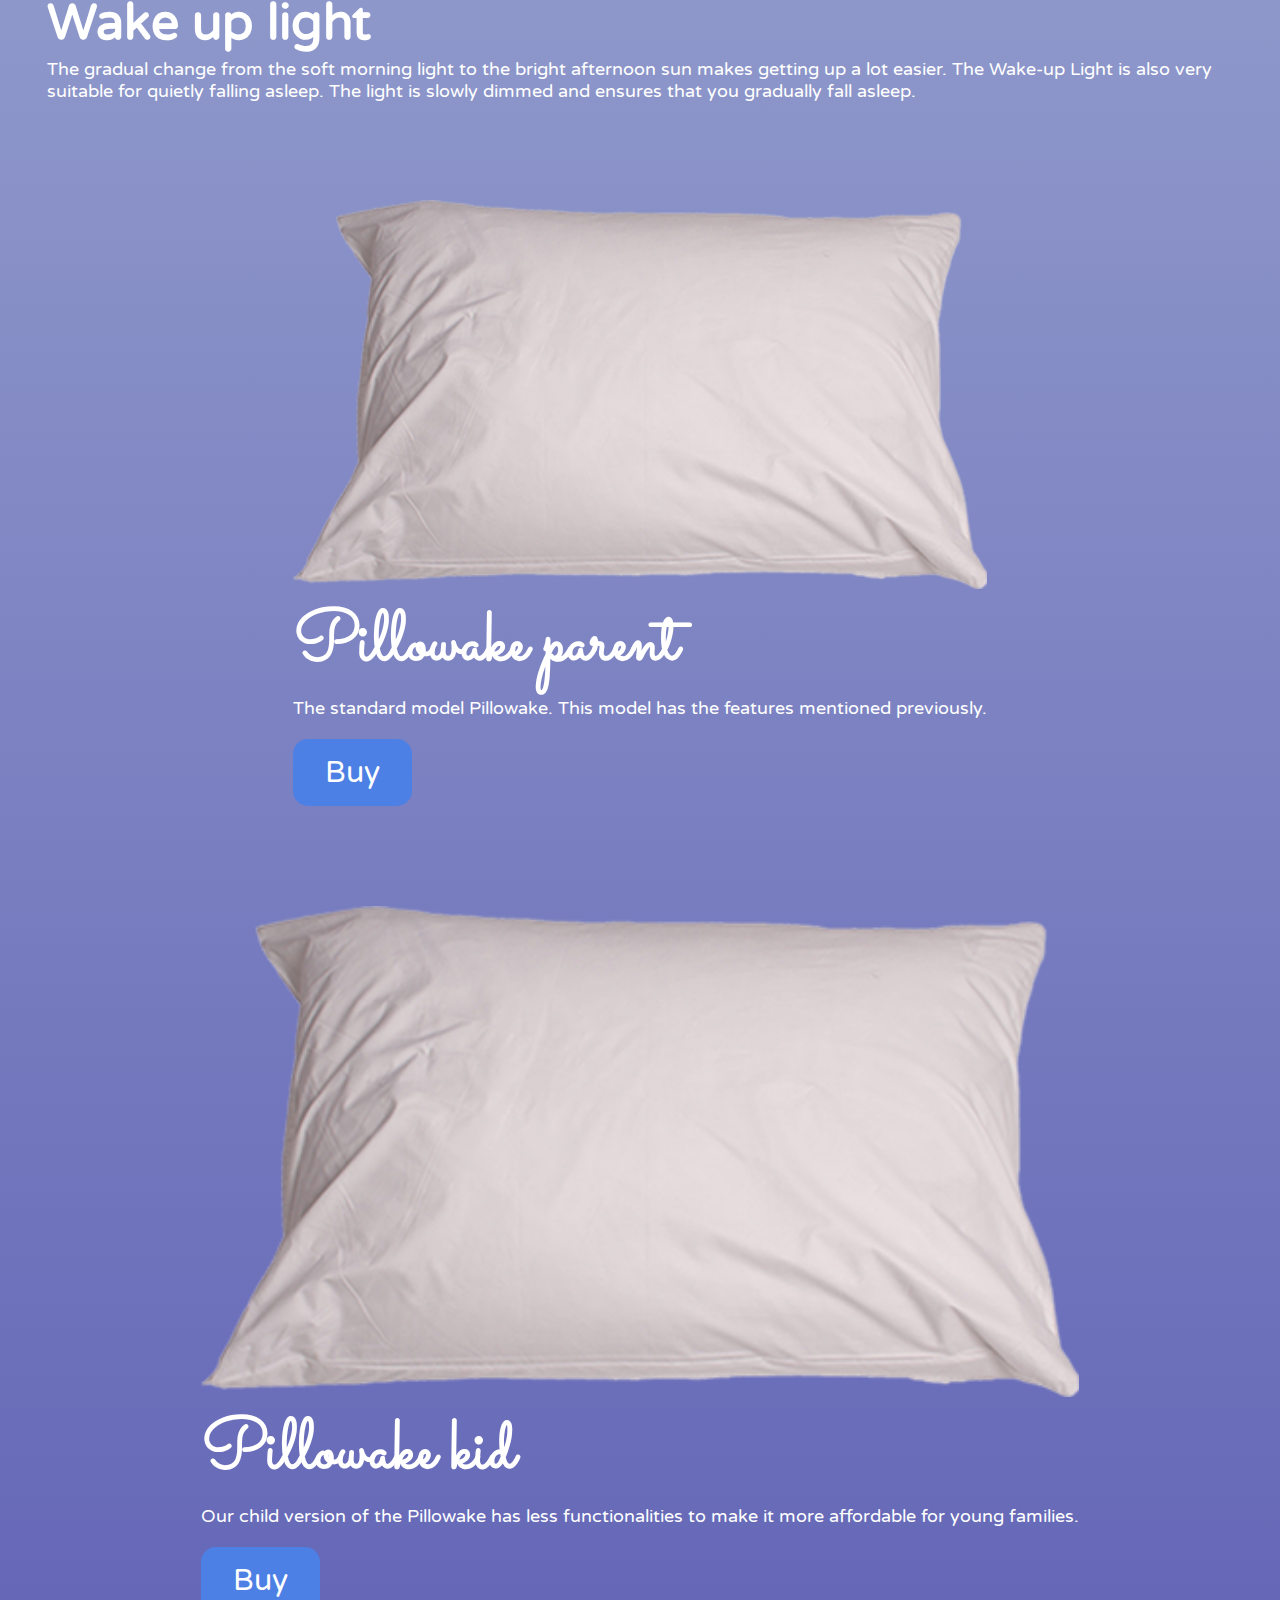
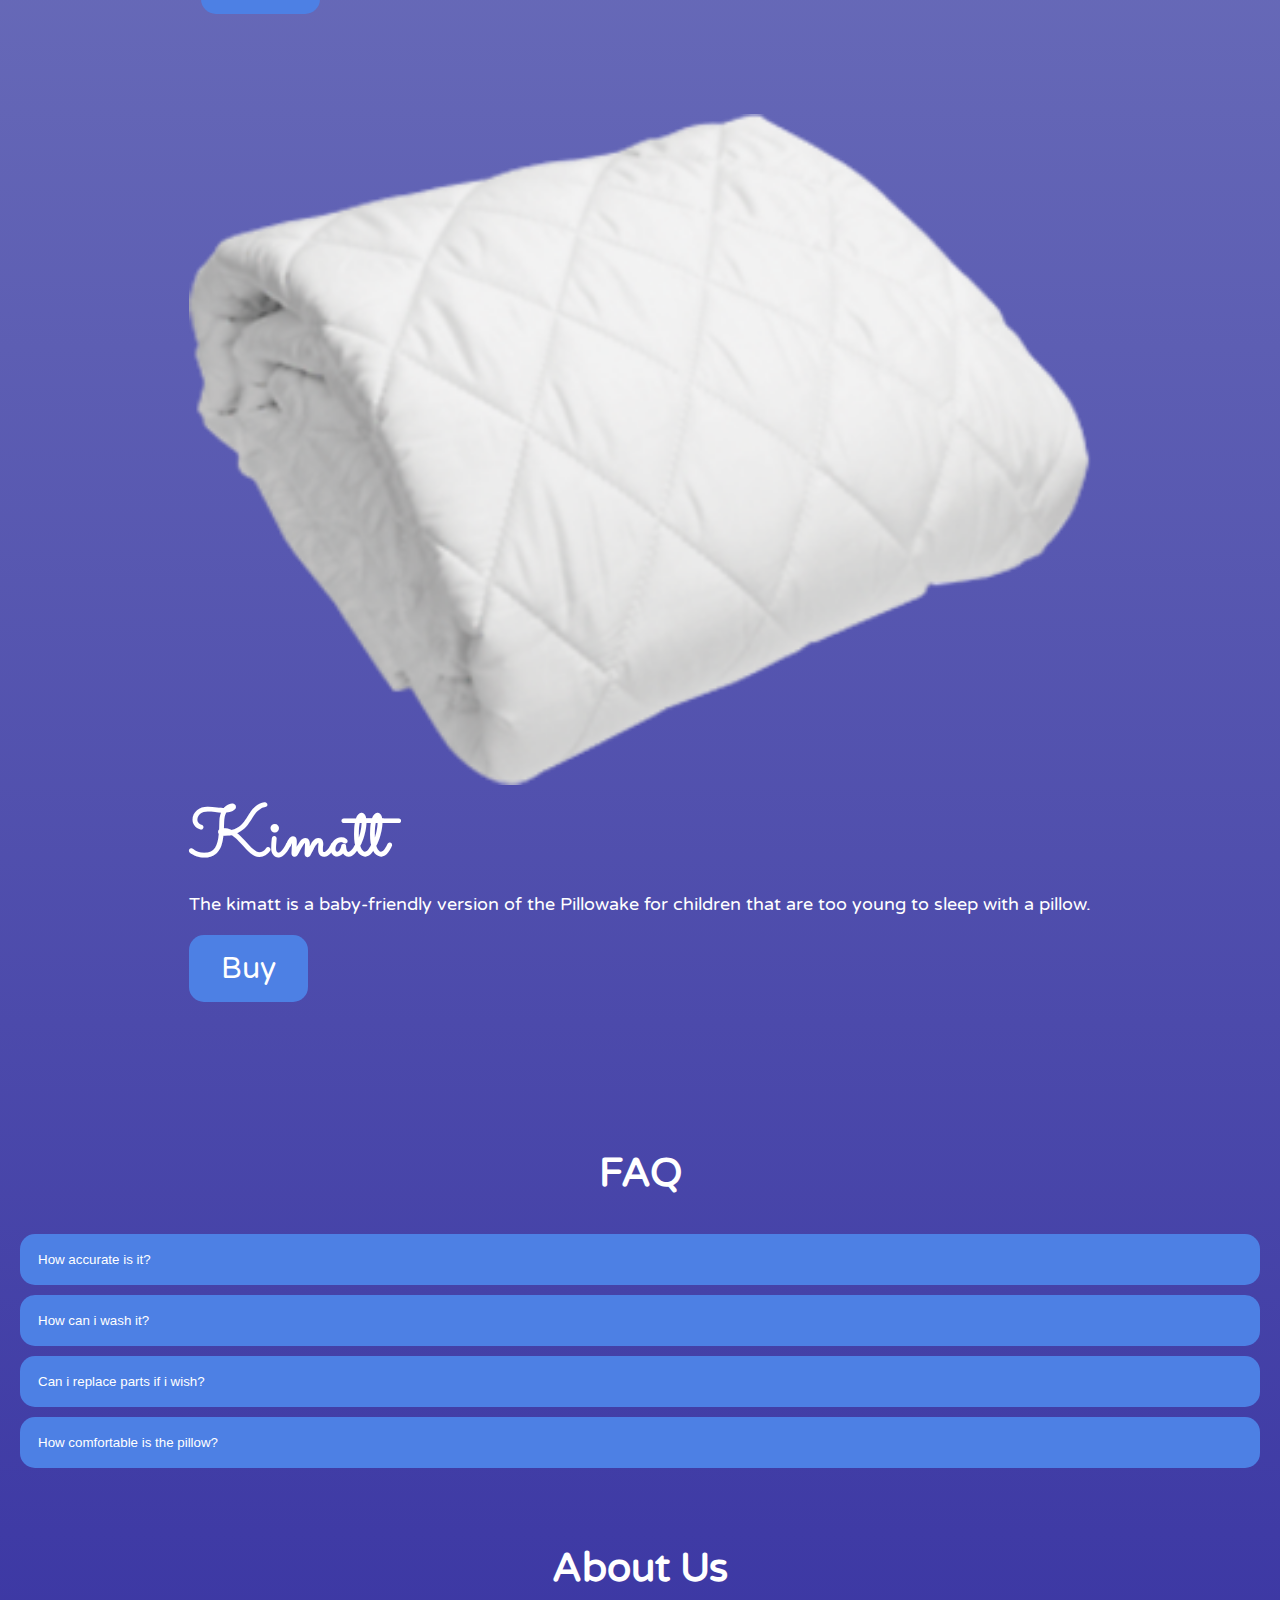
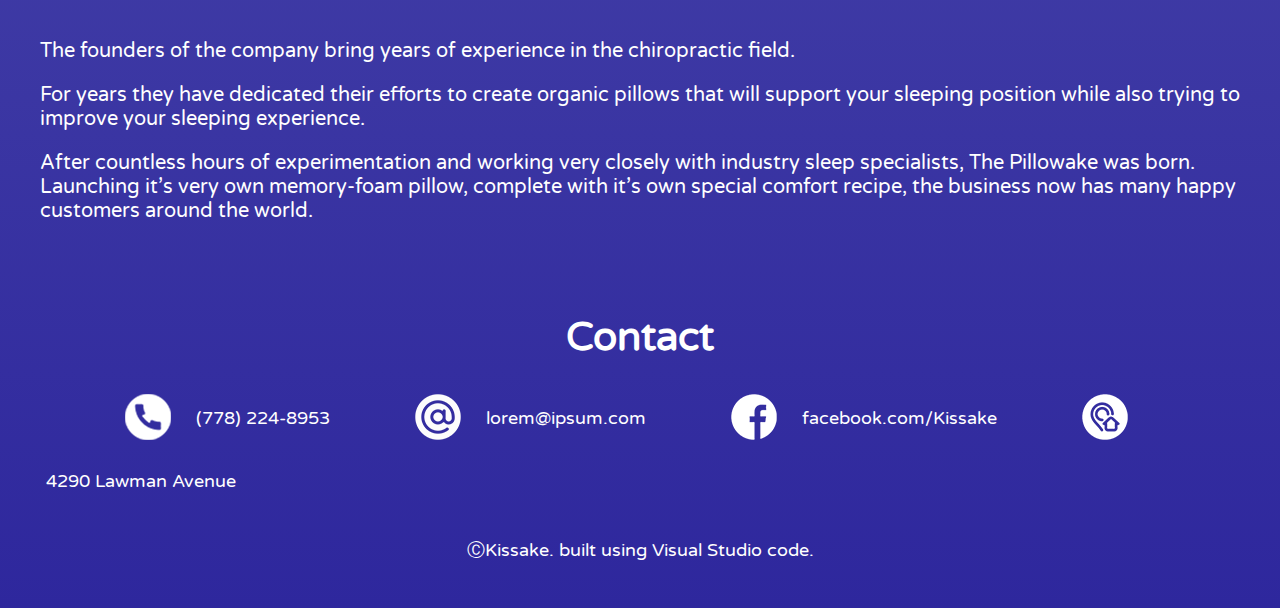
==== commit 885a0a0a: "..." ====
--- a/index.html
+++ b/index.html
@@ -19,7 +19,7 @@
 		<header>
 			<!-- <div class="title">Kissake</div> -->
 			<div class="logo">
-				<a href="index.html"><img src="media/logodefinitief100px.png" /></a>
+				<a href="index.html"><img src="media/logodefinitief100px.png" width="200" /></a>
 			</div>
 
 			<!-- nav = symantisch -->
@@ -62,7 +62,7 @@
 				<img src="media/pillowplaceholder.png" width="100%" />
 			</div>
 
-			<div class="naamkussen">
+			<div class="naamkussen kop">
 				<h1 class="naamkussen">Pillowake</h1>
 			</div>
 
@@ -75,7 +75,7 @@
 
 		<section id="productspecs">
 
-			<div class="kussenafbeeldingmetspecs">
+			<div class="kussenafbeelding">
 				<img src="media/kussen-met-specs.png" width="100%" />
 			</div>
 
--- a/css/style.css
+++ b/css/style.css
@@ -4,7 +4,7 @@
 	padding: 0;
 }
 
-#--mobile-frame {
+#zzzmobile-frame {
 	width: 480px;
 	min-height: calc(100vh - 80px);
 	background: white;
@@ -20,7 +20,7 @@
 header {
 	color: white;
 	font-size: 32px;
-	height: 100px;
+	height: 220px;
 	padding: 30px;
 	box-sizing: border-box;
 	position: relative;
@@ -34,13 +34,15 @@
 	color: #ffff;
 }
 
-#presents .kussenafbeelding {
+#mobile-frame .kussenafbeelding {
+	width: 100%;
 	margin-top: 50px;
 }
 
 #presents .naamkussen {
 	font-family: 'Sacramento', cursive;
-	font-size: 100px;
+	font-size: 160px;
+	margin-top: 20px;
 	margin-bottom: -10px;
 }
 
--- a/css/hamburger-menu.css
+++ b/css/hamburger-menu.css
@@ -52,9 +52,9 @@
 }
 #menu_content span {
   display: block;
-  width: 33px;
-  height: 4px;
-  margin-bottom: 5px;
+  width: 50px;
+  height: 6px;
+  margin-bottom: 10px;
   position: relative;
   background: #fff;
   border-radius: 3px;
@@ -70,7 +70,7 @@
 }
 #menu_content input:checked ~ span {
   opacity: 1;
-  transform: rotate(45deg) translate(-2px, -1px);
+  transform: rotate(45deg) translate(-2px, 0px);
   background: #fff;
 }
 #menu_content input:checked ~ span:nth-last-child(3) {
@@ -78,7 +78,7 @@
   transform: rotate(0deg) scale(0.2, 0.2);
 }
 #menu_content input:checked ~ span:nth-last-child(2) {
-  transform: rotate(-45deg) translate(0, -1px);
+  transform: rotate(-45deg) translate(0, -4px);
 }
 #menu_content input:checked ~ ul {
   transform: scale(1, 1);
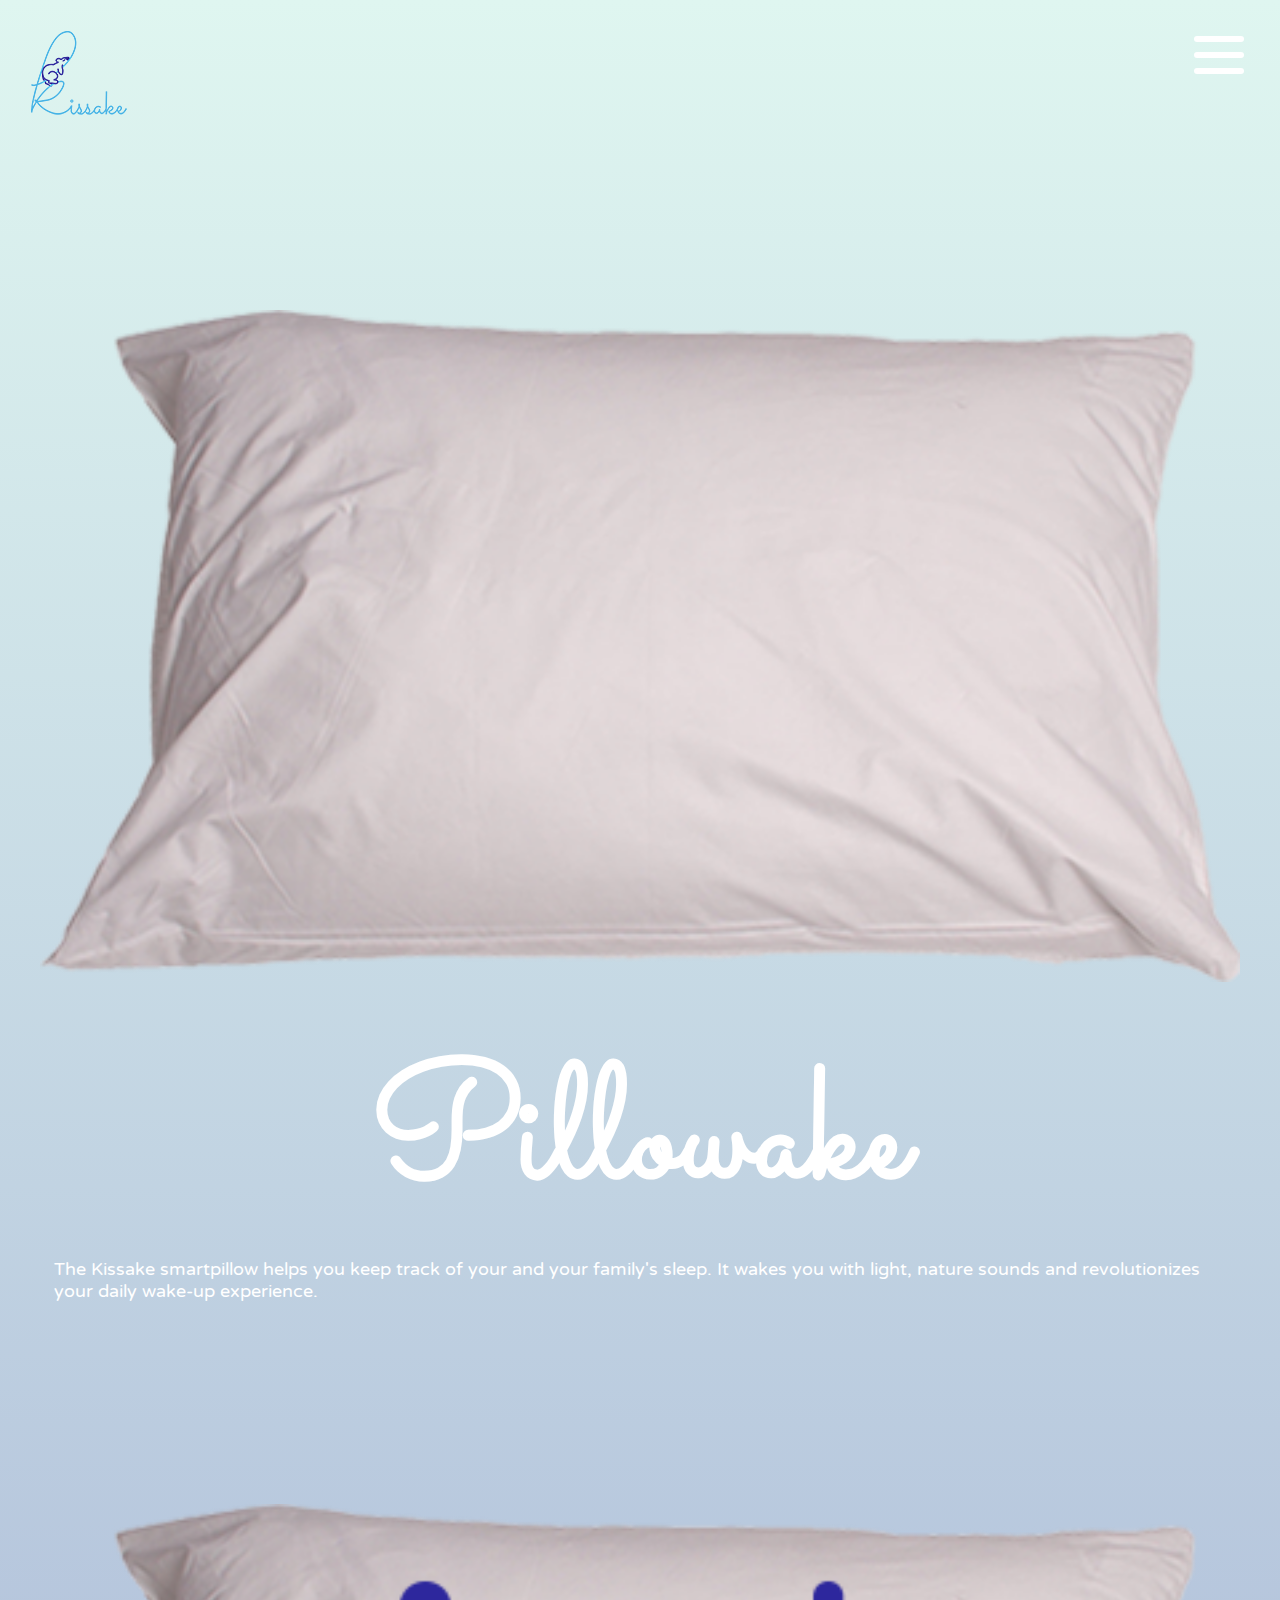
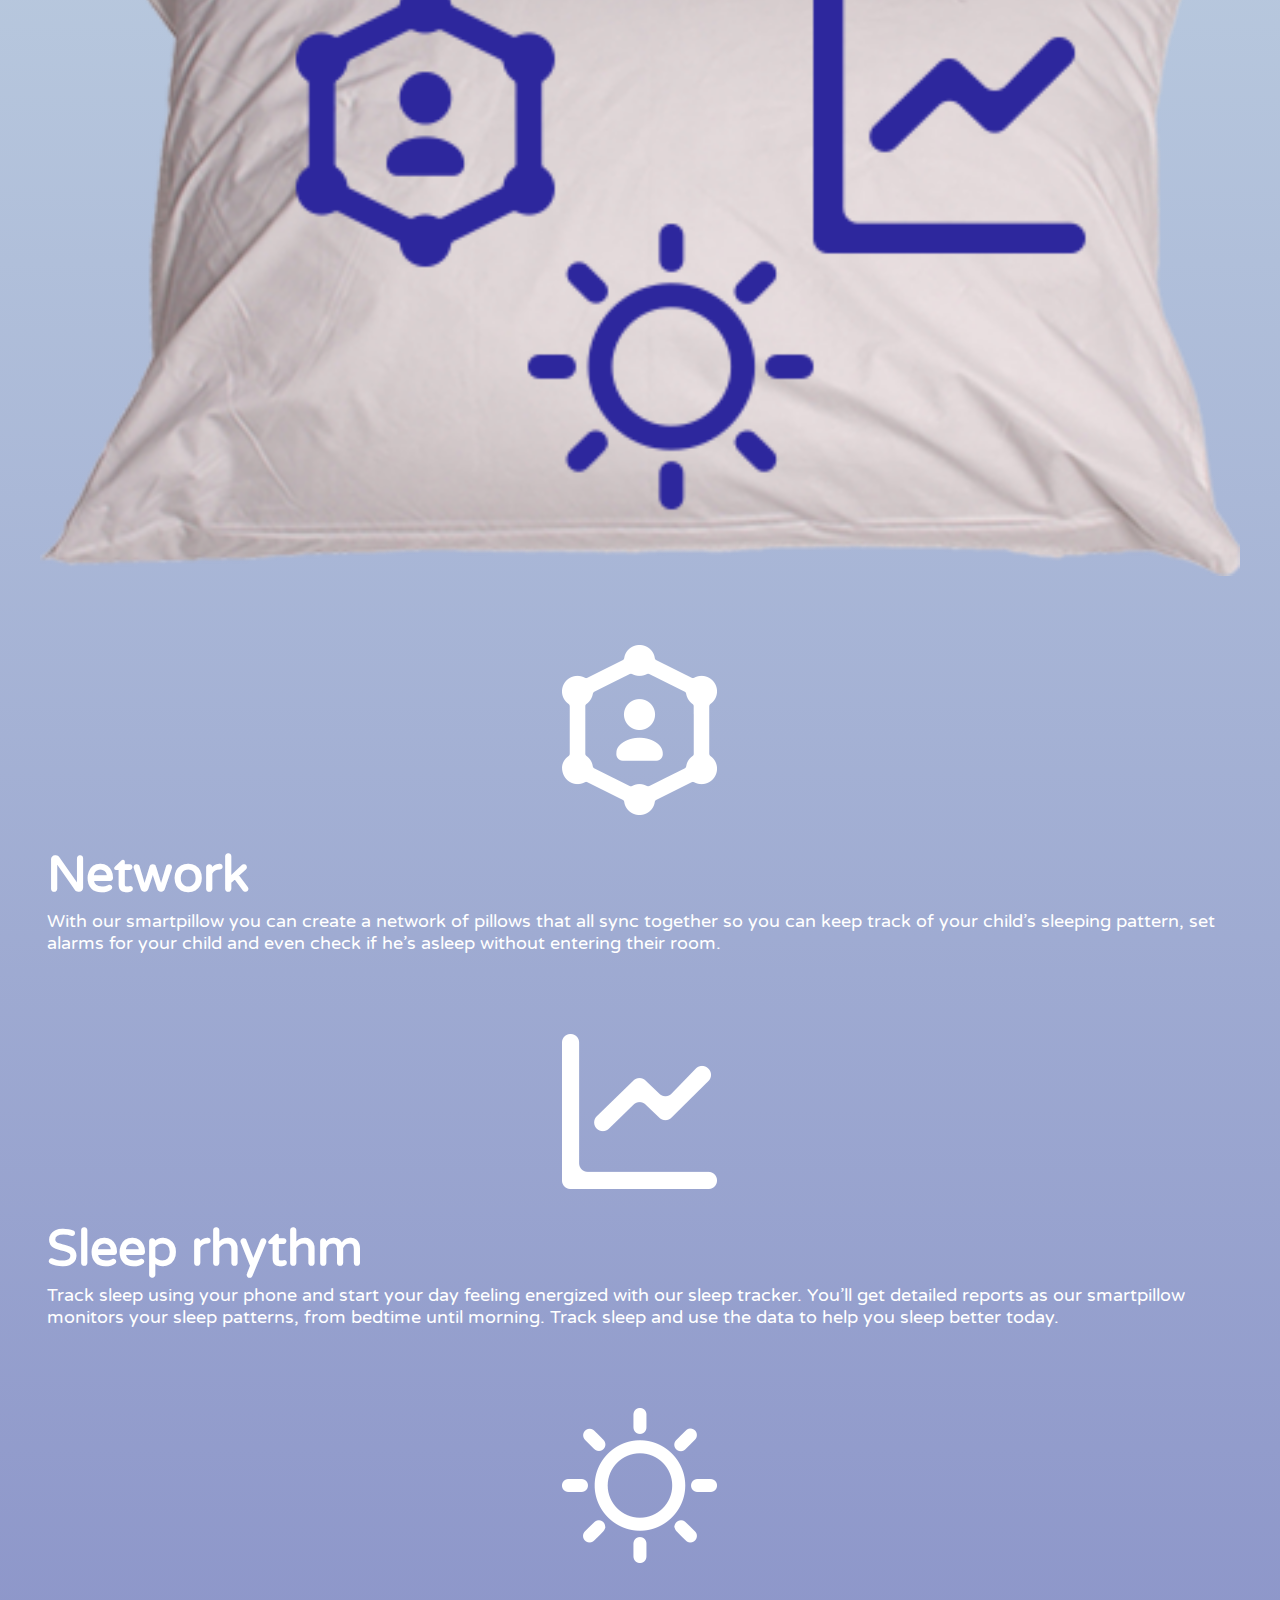
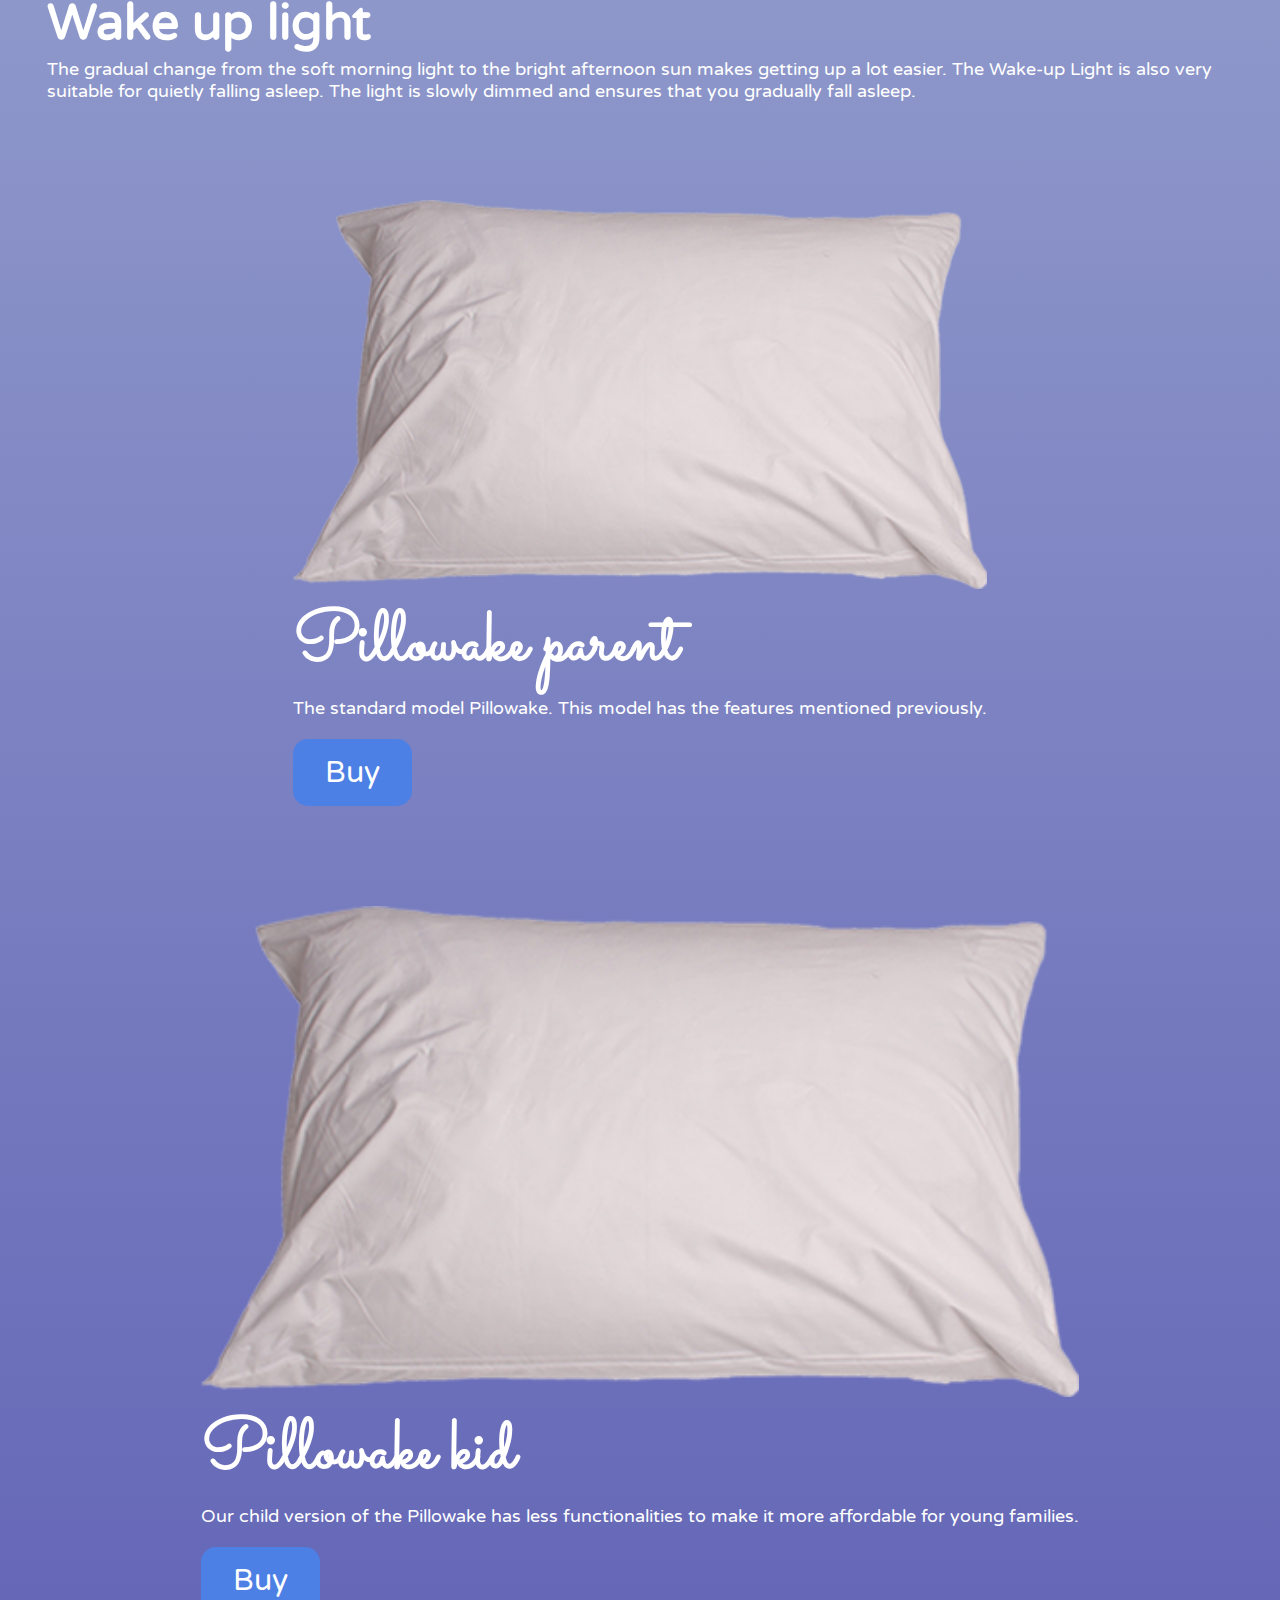
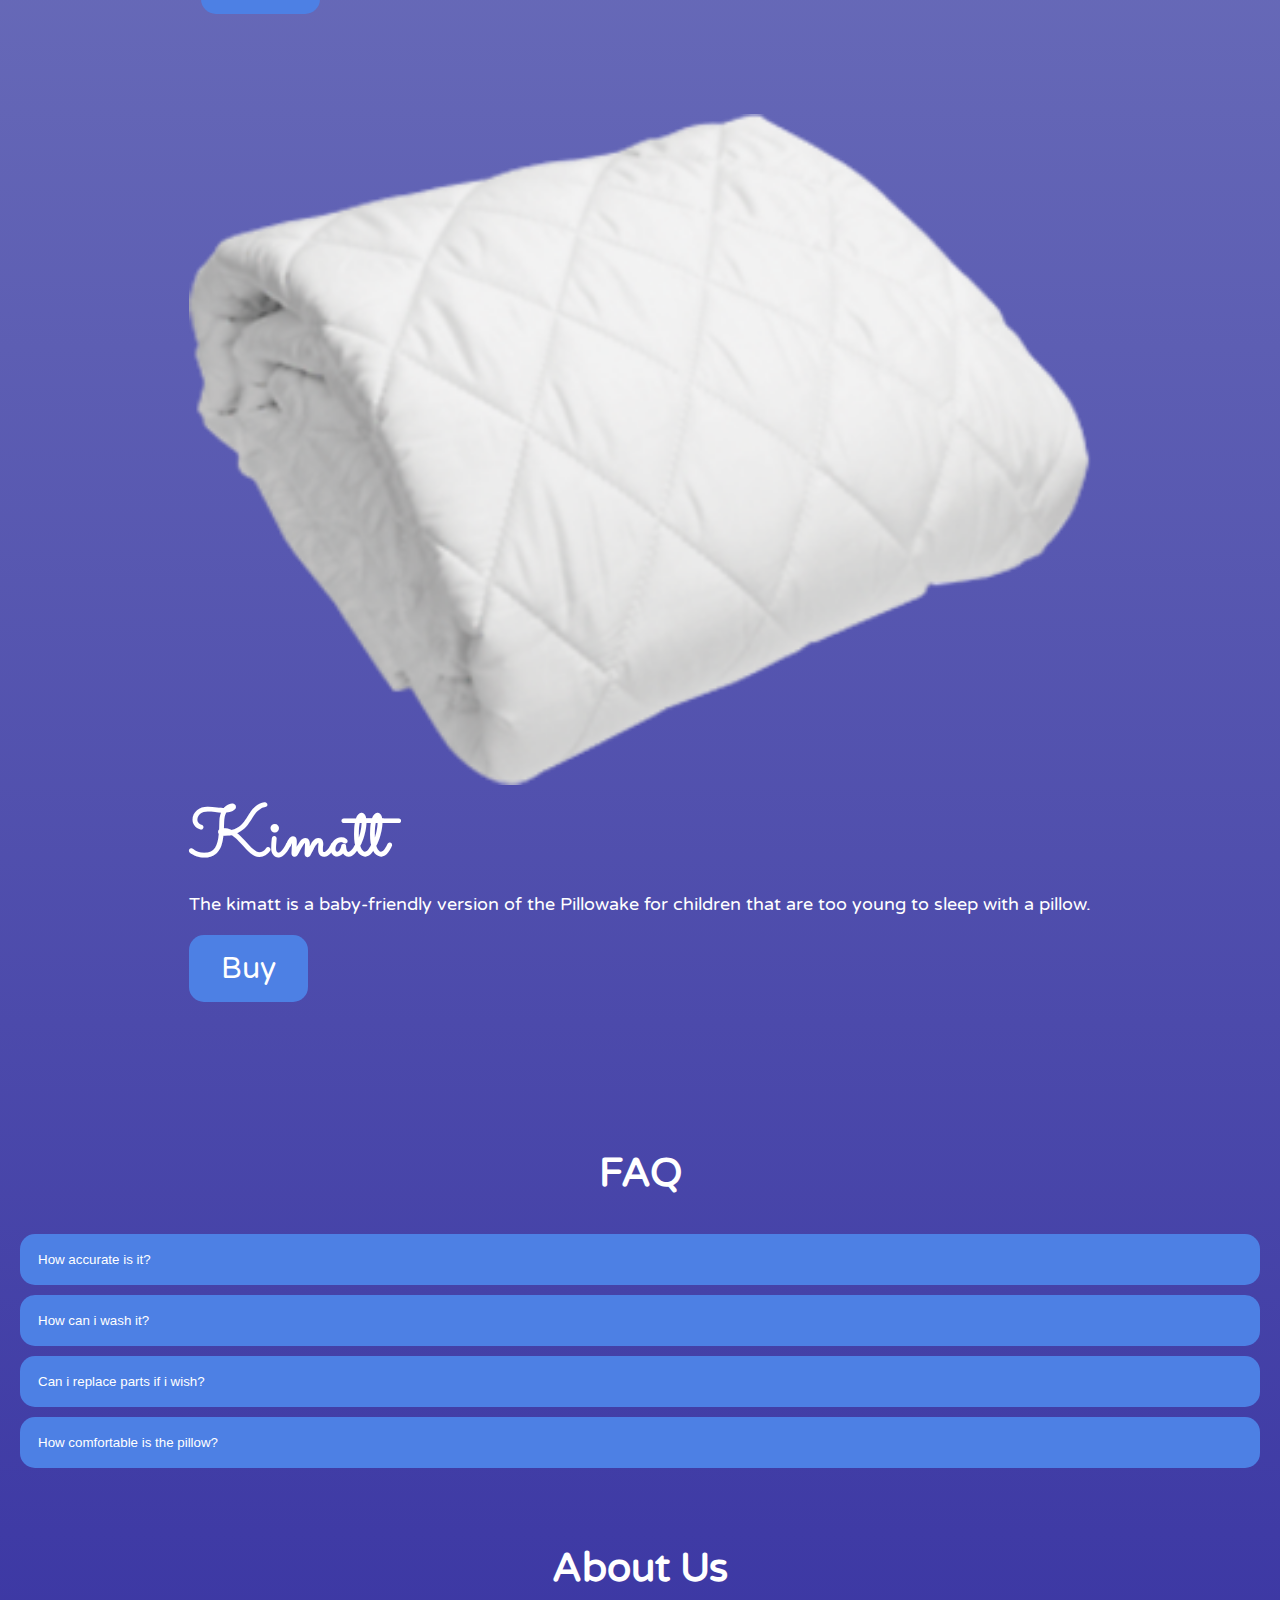
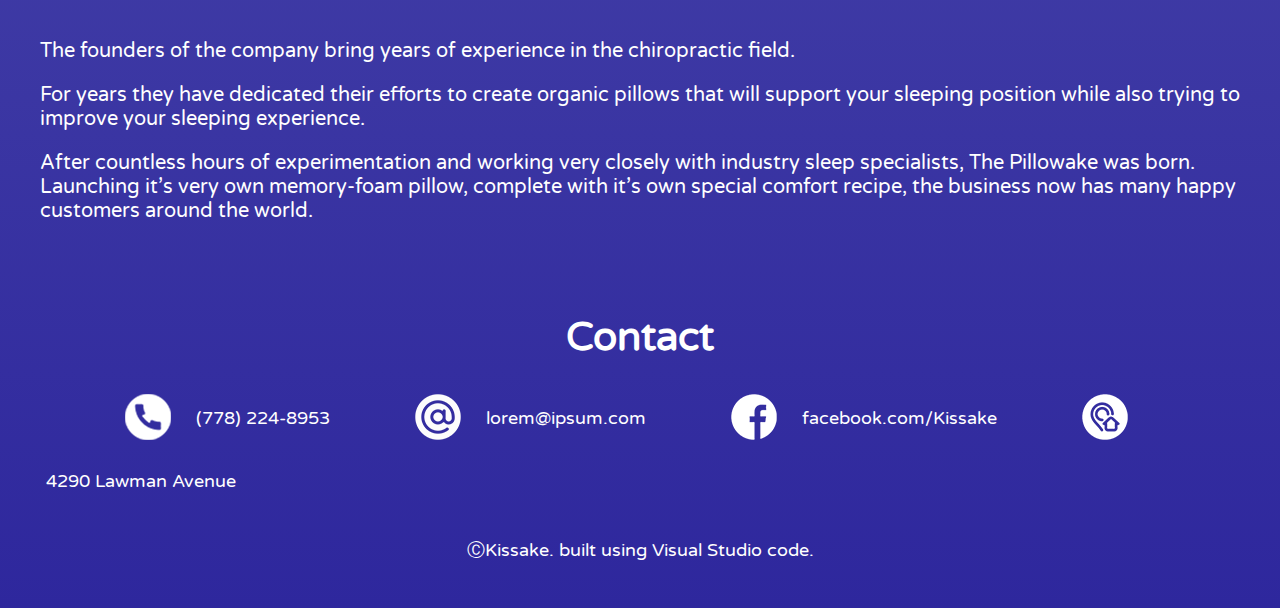
==== commit 9194dec2: "Update index.html" ====
--- a/index.html
+++ b/index.html
@@ -19,7 +19,7 @@
 		<header>
 			<!-- <div class="title">Kissake</div> -->
 			<div class="logo">
-				<a href="index.html"><img src="media/logodefinitief100px.png" width="200" /></a>
+				<a href="index.html"><img src="media/logodefinitief100px.png" /></a>
 			</div>
 
 			<!-- nav = symantisch -->
@@ -122,7 +122,7 @@
 				<h1 class="titel-producten">Pillowake parent</h1>
 				<p class="productomschrijving">The standard model Pillowake. This model has the features mentioned
 					previously.</p>
-				<button onclick="window.location.href = 'productpaginaPillowakeparent.html'" class="buy-button"
+				<button onclick="window.location.href = 'productpaginakipillowparent.html'" class="buy-button"
 					type="button">Buy</button>
 			</div>
 
@@ -131,7 +131,7 @@
 				<h1 class="titel-producten">Pillowake kid</h1>
 				<p class="productomschrijving">Our child version of the Pillowake has less functionalities to make it
 					more affordable for young families.</p>
-				<button onclick="window.location.href = 'productpaginaPillowakekid.html'" class="buy-button"
+				<button onclick="window.location.href = 'productpaginakipillowkid.html'" class="buy-button"
 					type="button">Buy</button>
 			</div>
 
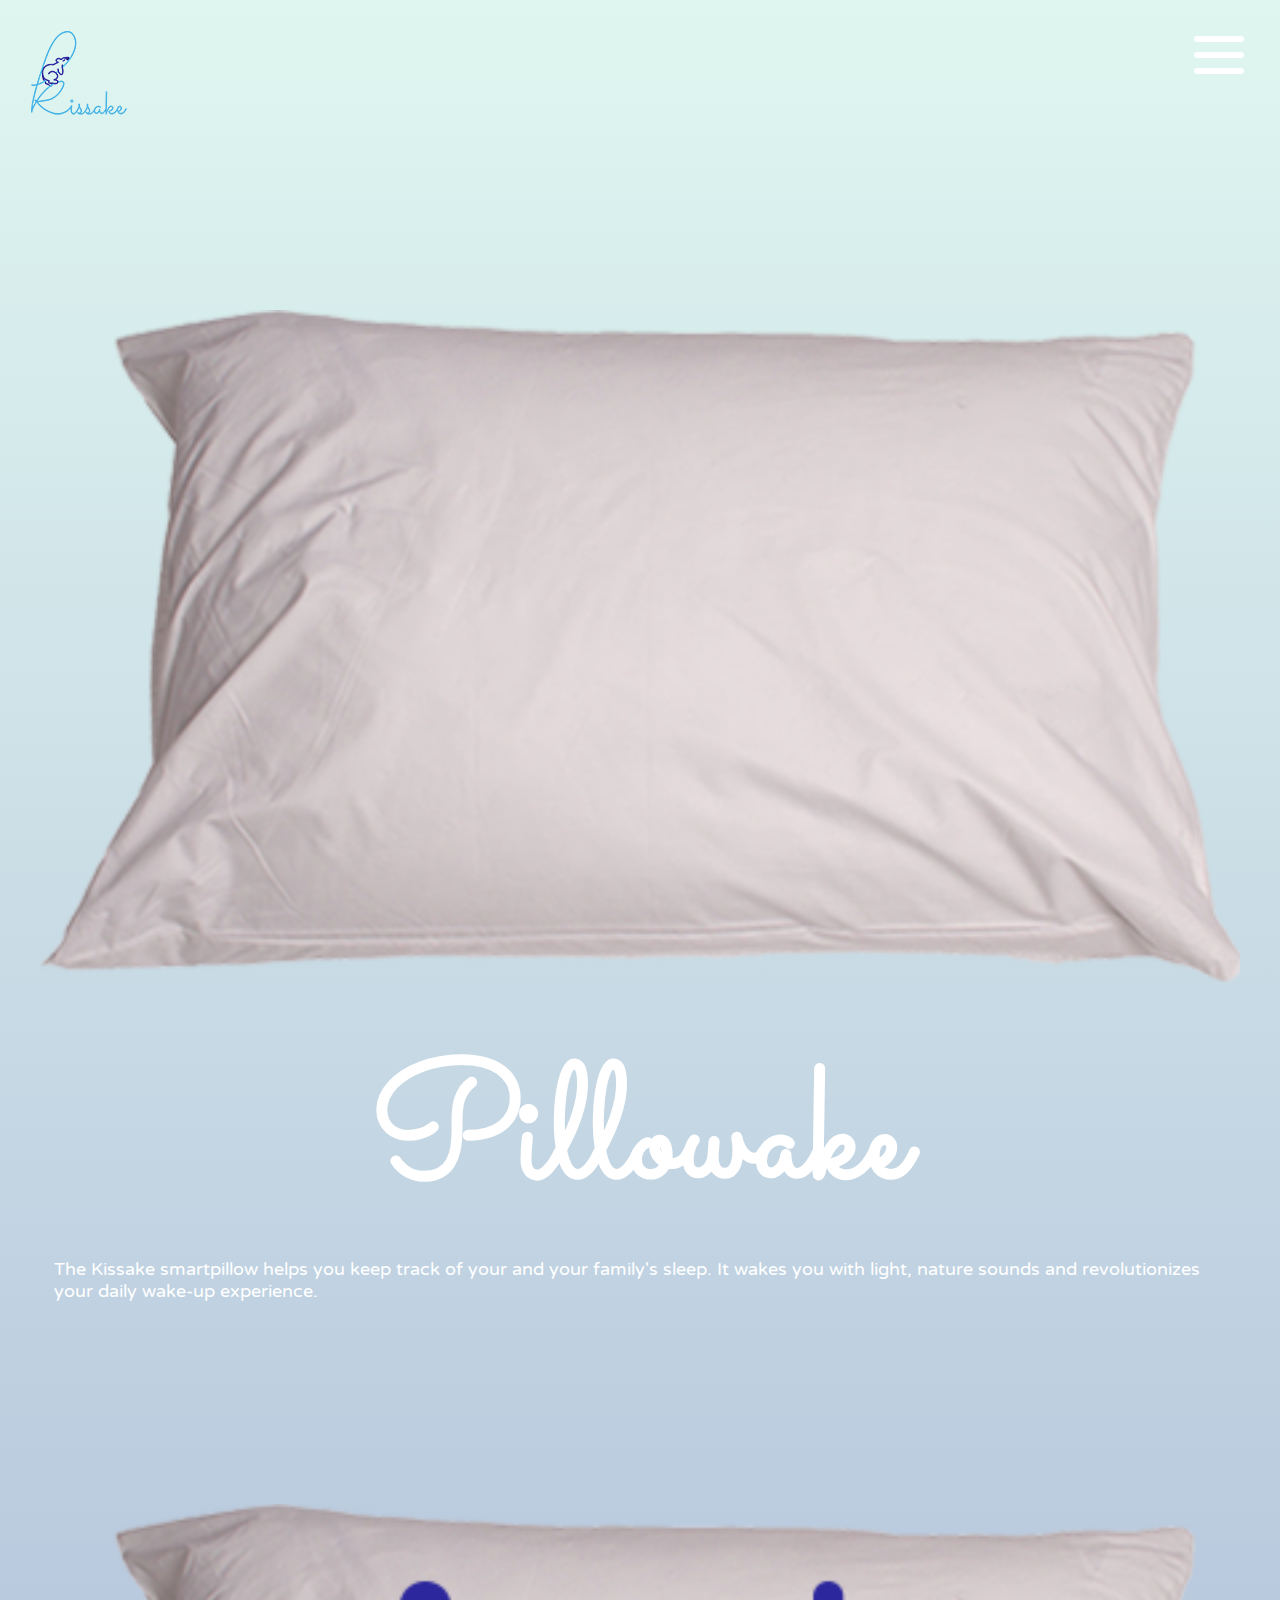
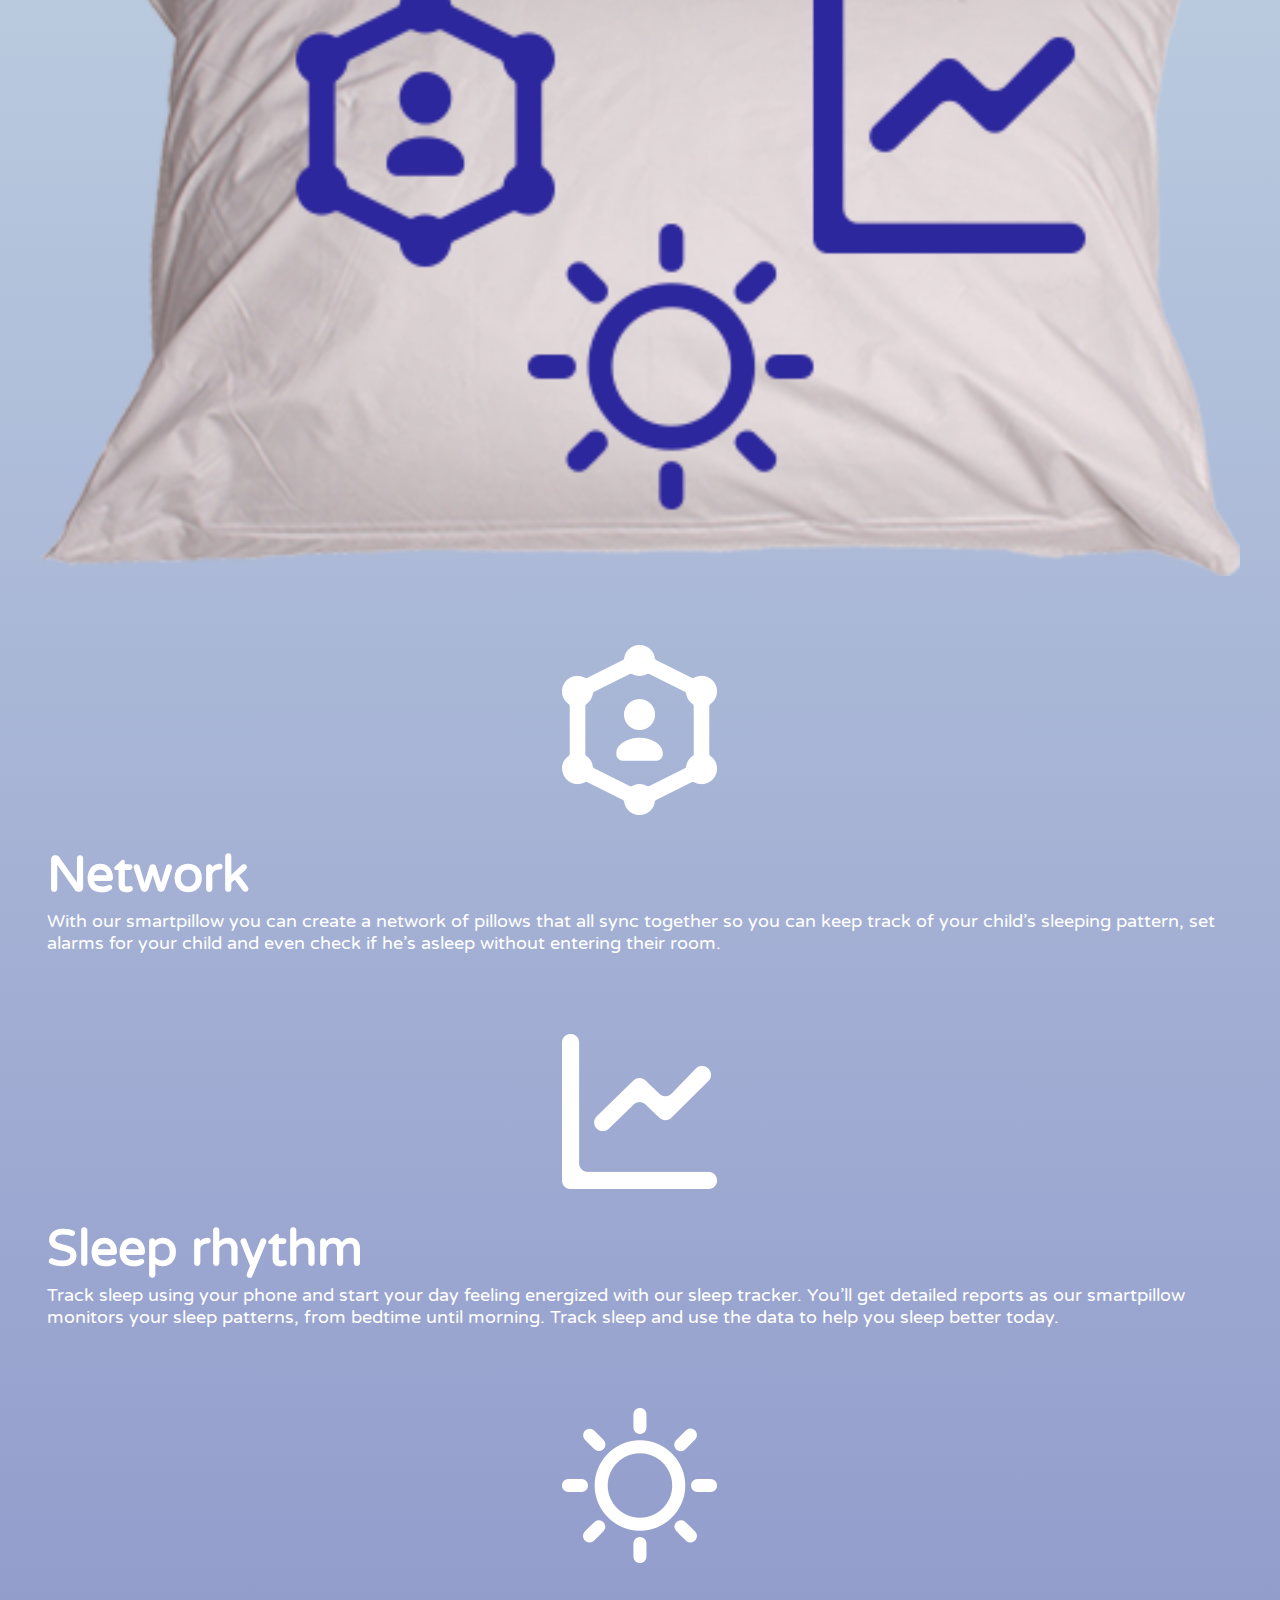
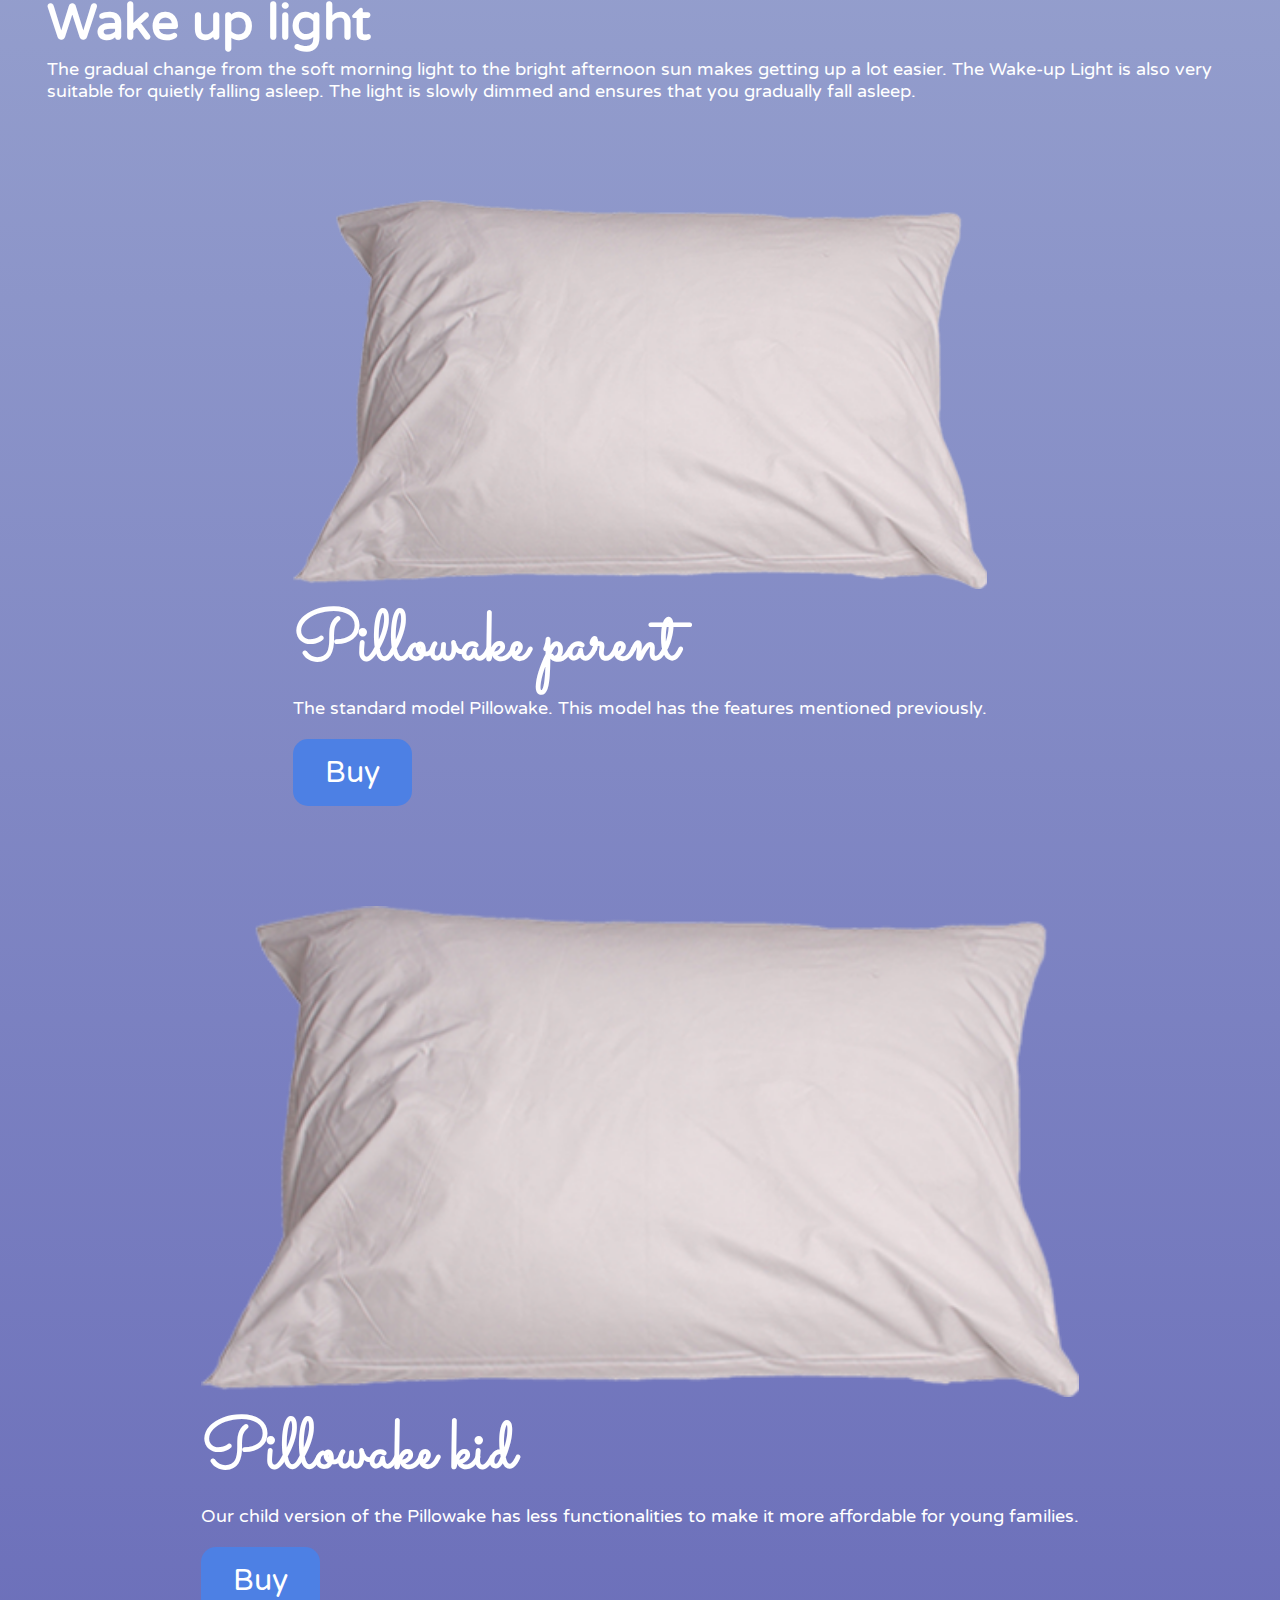
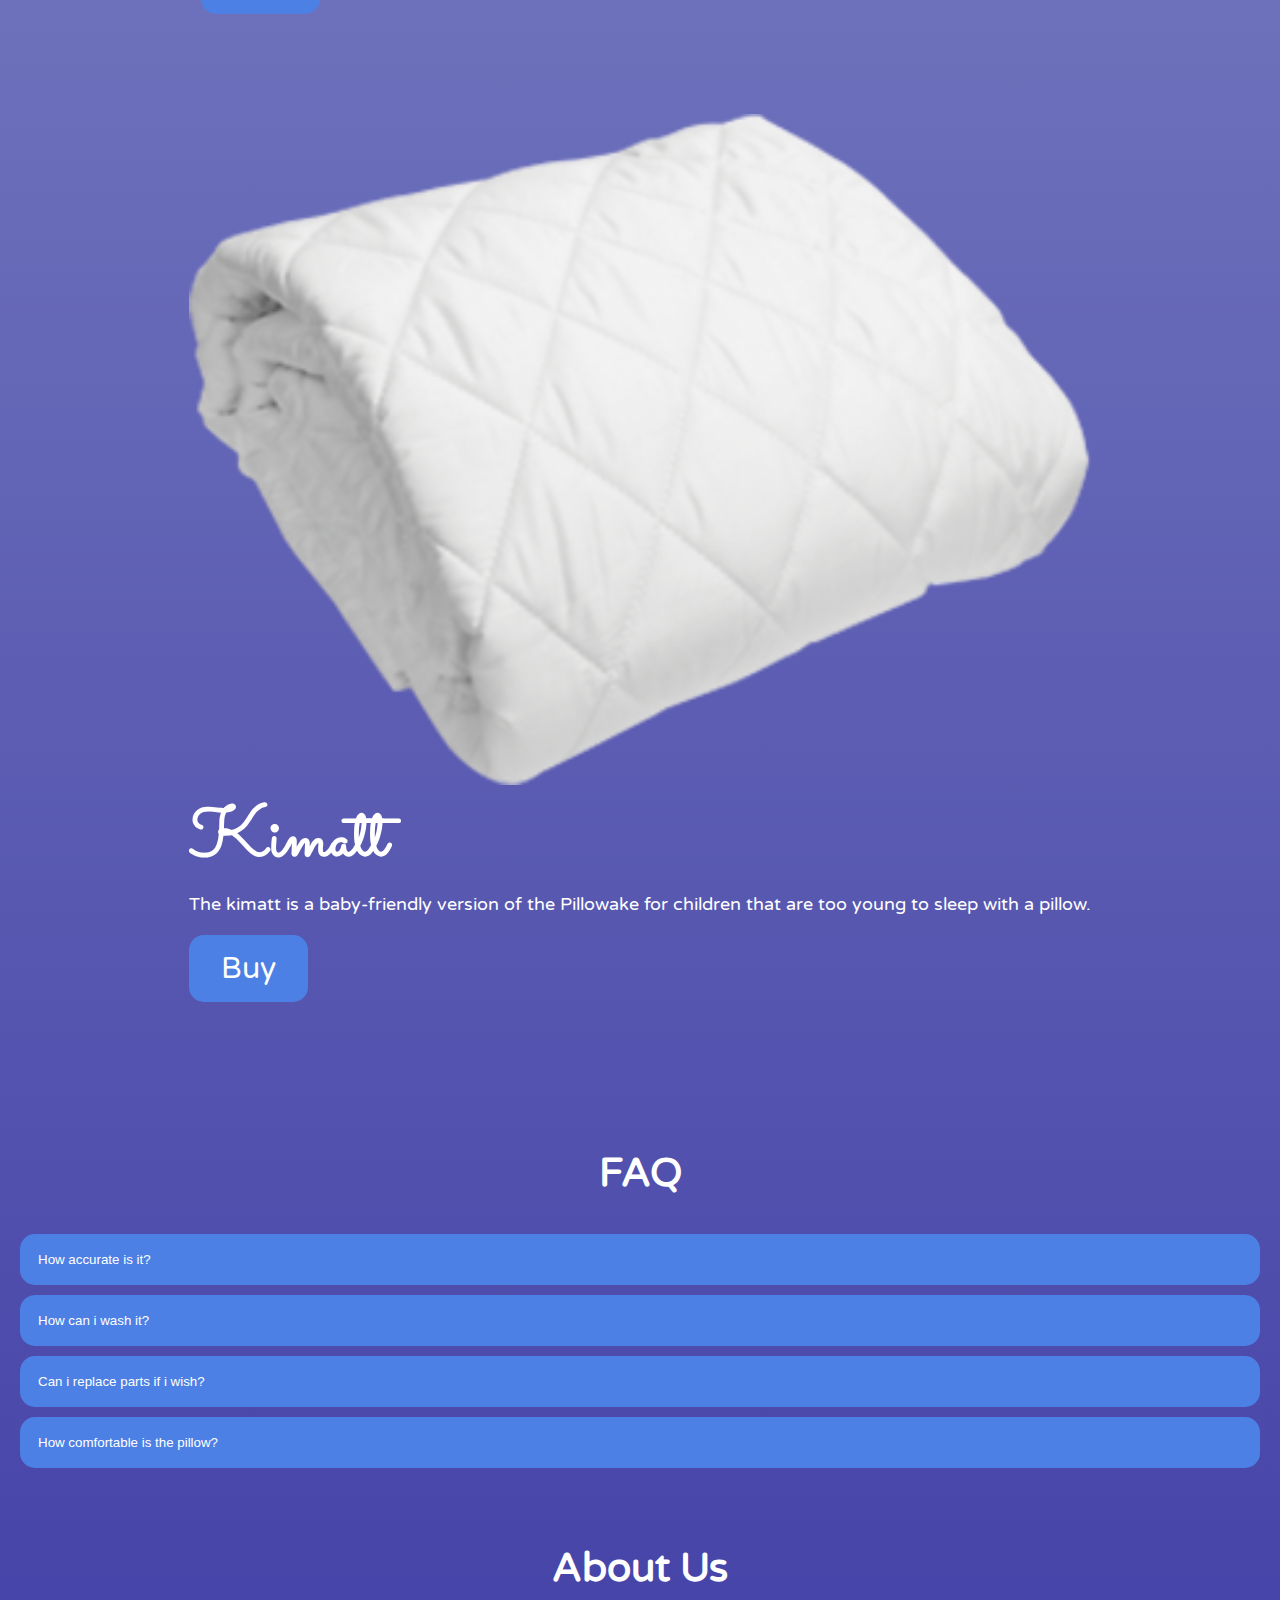
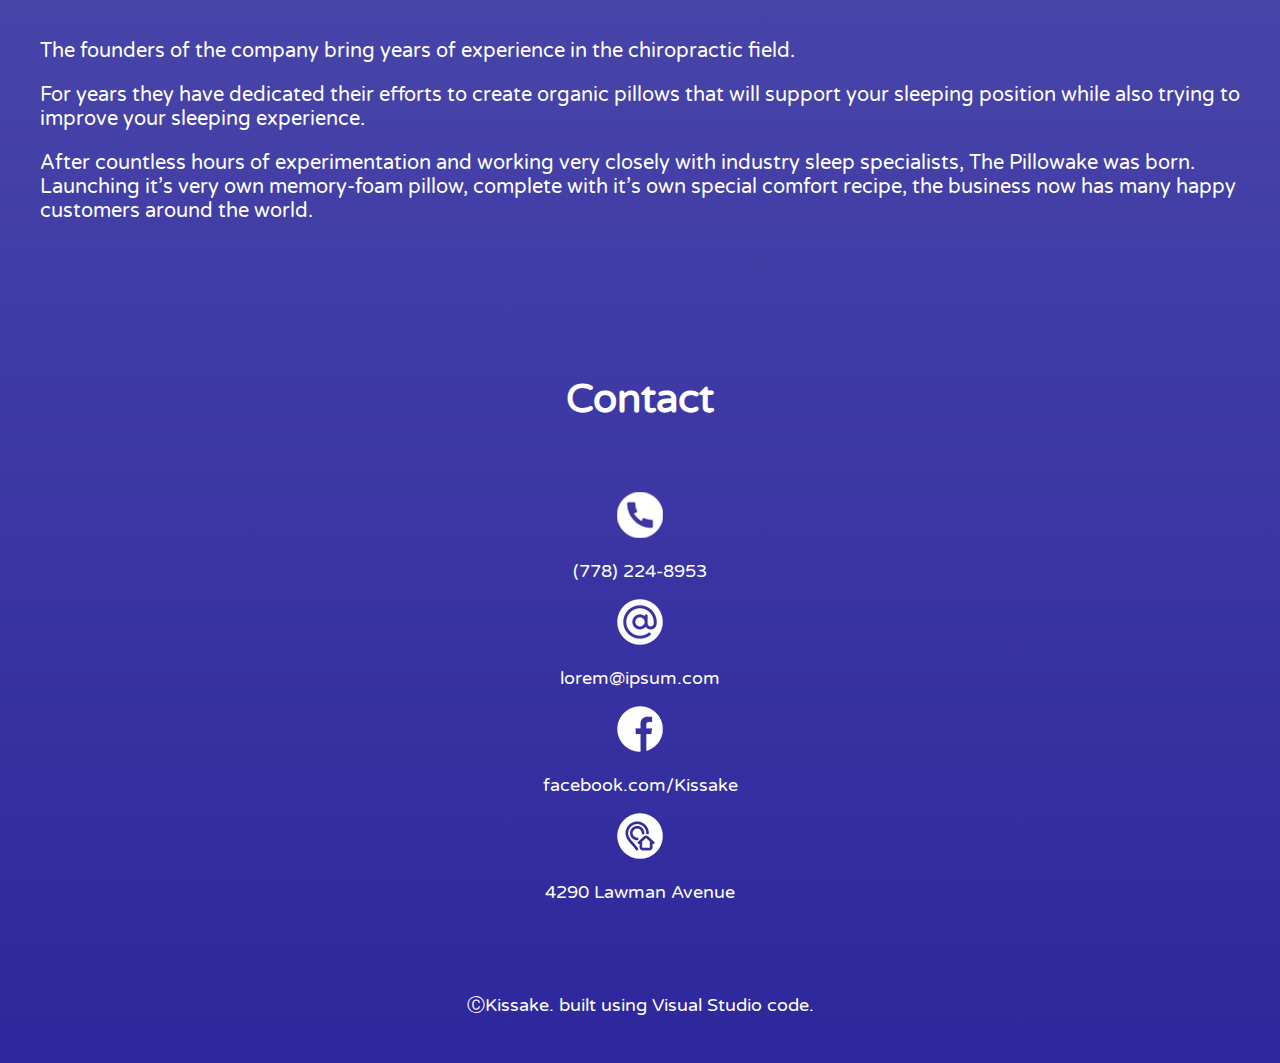
==== commit 5cea02d3: "stress fix" ====
--- a/index.html
+++ b/index.html
@@ -198,9 +198,10 @@
 		</section>
 
 		<section id="contact">
-			<h1 class="titel-contact">Contact</h1>
 
 			<div class="contact-info">
+				
+				<h1 class="titel-contact">Contact</h1>
 
 				<div class="contact-icoon">
 					<img src="media/telefoon-icoon.png" />
@@ -212,7 +213,6 @@
 
 				<div class="contact-icoon">
 					<img src="media/email-icoon.png" />
-
 				</div>
 
 				<div class="e-mail-adres">
@@ -235,6 +235,7 @@
 				<div class="adres-locatie">
 					<p class="contact-info">4290 Lawman Avenue</p>
 				</div>
+
 			</div>
 
 		</section>
--- a/css/style.css
+++ b/css/style.css
@@ -185,32 +185,32 @@
 #contact {
 	display: flex;
 	flex-wrap: wrap;
-	font-size: 18px;
-	font-family: 'Varela Round', sans-serif;
-	color: white;
-	align-items: center;
-	margin: 30px;
+	justify-content: center;
+	font-size: 18px;
+	font-family: 'Varela Round', sans-serif;
+	color: white;
+	align-items: center;
+	margin: 50px;
 	margin-top: 0px;
 	padding: 10px;
 }
 
 #contact .titel-contact {
-	margin: 0px auto 20px;
-	font-size: 40px;
-	padding: 20px 0;
+	padding: 40px;
+	font-size: 40px;;
 	width: 300px;
 	text-align: center;
 }
 
 #contact .contact-info {
-	display: flex;
-	flex-wrap: wrap;
-	margin: 3px;
+	margin: 10px;
+	padding: 5px;
+	text-align: center;
  }
 
 #contact .contact-info .contact-icoon {
-	margin: -12px 20px 20px 80px;
-	padding: -5px 0px 0px 30px;
+	/* margin: -12px 20px 20px 80px;
+	padding: -5px 0px 0px 30px; */
 }
 
 
